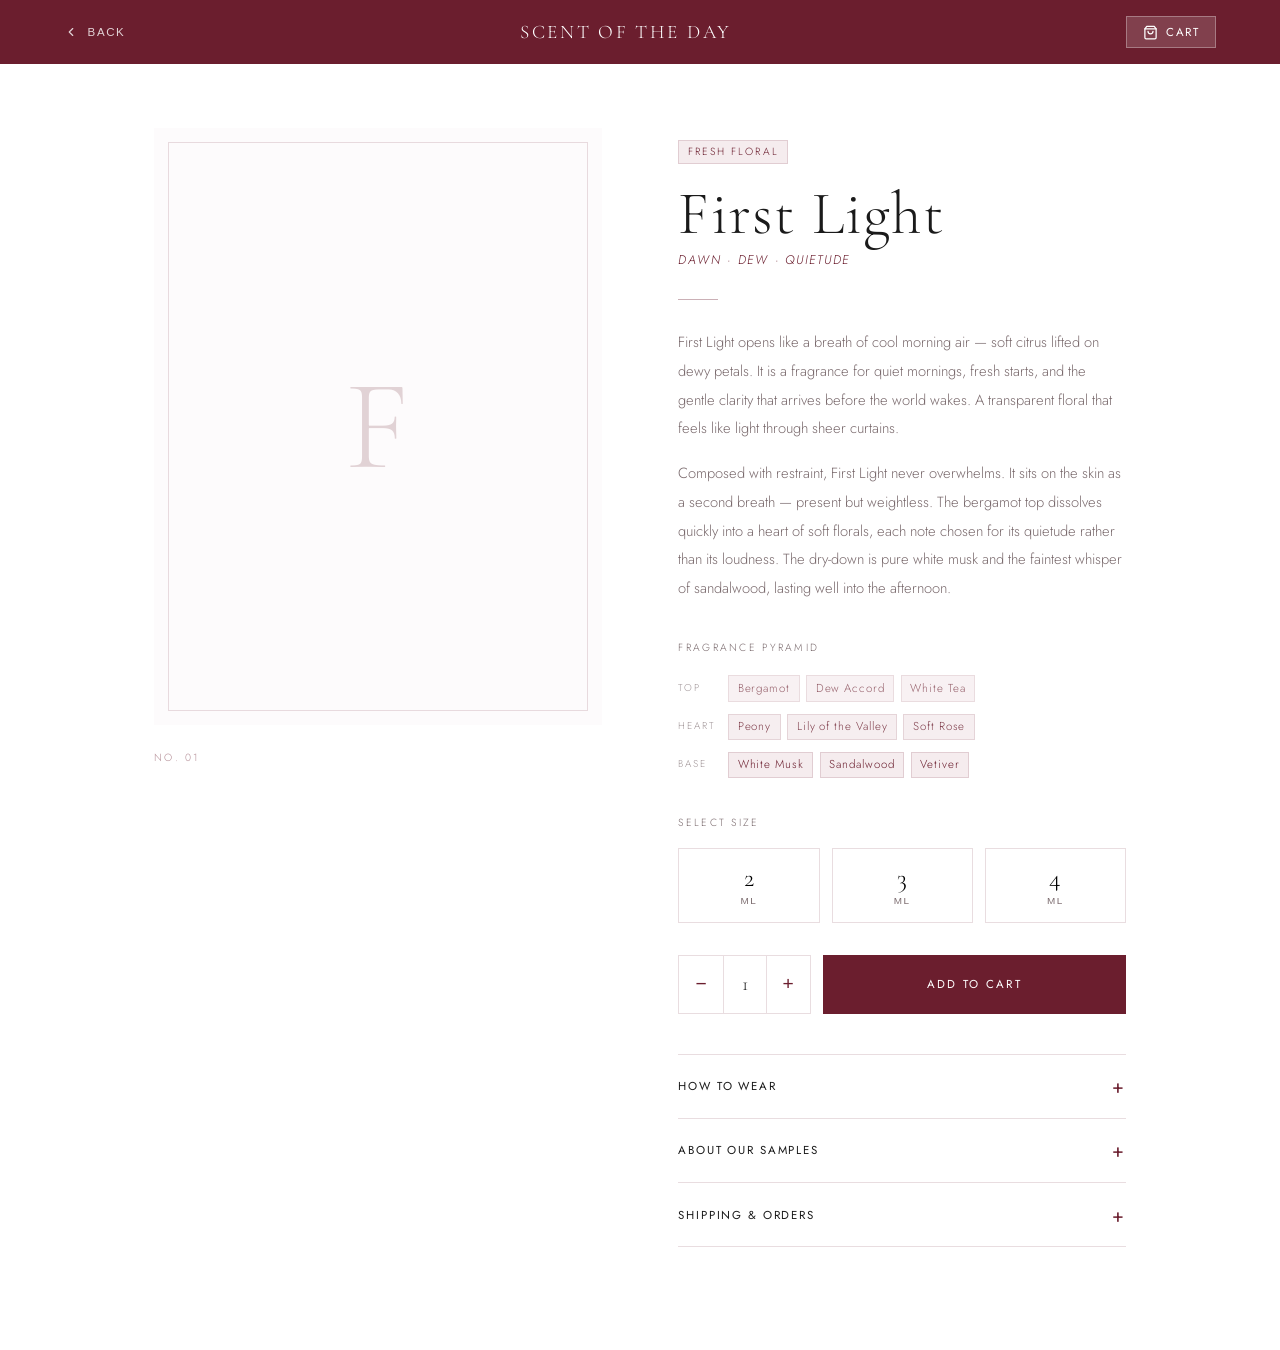
==== product.html @ 17196f91 "initial commit" ====
<!DOCTYPE html>
<html lang="en">
<head>
  <meta charset="UTF-8">
  <meta name="viewport" content="width=device-width, initial-scale=1.0">
  <title>Scent Of The Day — Product</title>
  <link rel="preconnect" href="https://fonts.googleapis.com">
  <link href="https://fonts.googleapis.com/css2?family=Cormorant+Garamond:ital,wght@0,300;0,400;0,500;1,300;1,400&family=Jost:wght@300;400;500&display=swap" rel="stylesheet">
  <style>
    *, *::before, *::after { box-sizing: border-box; margin: 0; padding: 0; }

    :root {
      --white: #FFFFFF;
      --maroon: #6B1E2E;
      --maroon-light: #8C3346;
      --maroon-pale: #F5ECEE;
      --text: #1a1a1a;
      --muted: #7a6a6d;
      --border: rgba(107, 30, 46, 0.15);
      --gold: #C4963A;
    }

    html { scroll-behavior: smooth; }

    body {
      background: var(--white);
      color: var(--text);
      font-family: 'Jost', sans-serif;
      font-weight: 300;
      line-height: 1.7;
      overflow-x: hidden;
      min-height: 100vh;
    }

    /* ===== NAV ===== */
    nav {
      position: sticky;
      top: 0;
      z-index: 100;
      background: var(--maroon);
      display: flex;
      align-items: center;
      justify-content: space-between;
      padding: 0 5vw;
      height: 64px;
      gap: 1rem;
    }

    .nav-back {
      display: flex;
      align-items: center;
      gap: 0.6rem;
      color: rgba(255,255,255,0.8);
      font-size: 0.72rem;
      letter-spacing: 0.14em;
      text-transform: uppercase;
      text-decoration: none;
      cursor: pointer;
      border: none;
      background: none;
      transition: color 0.2s;
    }
    .nav-back:hover { color: #fff; }
    .nav-back svg { flex-shrink: 0; }

    .nav-logo {
      font-family: 'Cormorant Garamond', serif;
      font-size: 1.2rem;
      font-weight: 300;
      letter-spacing: 0.14em;
      color: #fff;
      text-transform: uppercase;
      text-decoration: none;
    }

    .nav-cart-btn {
      display: flex;
      align-items: center;
      gap: 0.5rem;
      background: rgba(255,255,255,0.15);
      border: 1px solid rgba(255,255,255,0.3);
      color: #fff;
      font-family: 'Jost', sans-serif;
      font-size: 0.72rem;
      letter-spacing: 0.12em;
      text-transform: uppercase;
      padding: 0.45rem 1rem;
      cursor: pointer;
      transition: background 0.2s;
    }
    .nav-cart-btn:hover { background: rgba(255,255,255,0.25); }

    .cart-badge {
      background: #C4963A;
      color: #fff;
      font-size: 0.65rem;
      font-weight: 500;
      width: 18px;
      height: 18px;
      border-radius: 50%;
      display: none;
      align-items: center;
      justify-content: center;
    }
    .cart-badge.visible { display: flex; }

    /* ===== PRODUCT LAYOUT ===== */
    .product-wrap {
      max-width: 1100px;
      margin: 0 auto;
      padding: 5vw 5vw 8vw;
      display: grid;
      grid-template-columns: 1fr 1fr;
      gap: 6vw;
      align-items: start;
      opacity: 0;
      animation: fadeIn 0.6s 0.1s forwards;
    }

    @keyframes fadeIn {
      from { opacity: 0; transform: translateY(18px); }
      to   { opacity: 1; transform: translateY(0); }
    }

    /* ===== IMAGE SIDE ===== */
    .product-img-wrap {
      position: sticky;
      top: 84px;
    }

    .product-img-main {
      width: 100%;
      aspect-ratio: 3/4;
      object-fit: cover;
      display: block;
      background: var(--maroon-pale);
    }

    .product-img-placeholder {
      width: 100%;
      aspect-ratio: 3/4;
      background: var(--maroon-pale);
      display: none;
      align-items: center;
      justify-content: center;
      font-family: 'Cormorant Garamond', serif;
      font-size: 8rem;
      font-weight: 300;
      color: var(--maroon);
      opacity: 0.2;
    }

    .product-img-frame {
      position: relative;
    }
    .product-img-frame::after {
      content: '';
      position: absolute;
      inset: 14px;
      border: 1px solid var(--border);
      pointer-events: none;
    }

    .product-number {
      font-size: 0.65rem;
      letter-spacing: 0.22em;
      color: var(--maroon);
      opacity: 0.5;
      text-transform: uppercase;
      margin-top: 1.5rem;
      display: block;
    }

    /* ===== DETAIL SIDE ===== */
    .product-detail { padding-top: 0.5rem; }

    .product-family-badge {
      display: inline-block;
      font-size: 0.65rem;
      letter-spacing: 0.2em;
      text-transform: uppercase;
      color: var(--maroon);
      border: 1px solid var(--border);
      padding: 0.2em 0.8em;
      background: var(--maroon-pale);
      margin-bottom: 1.25rem;
    }

    .product-name {
      font-family: 'Cormorant Garamond', serif;
      font-size: clamp(2.5rem, 5vw, 3.8rem);
      font-weight: 300;
      line-height: 1.0;
      letter-spacing: 0.02em;
      margin-bottom: 0.35rem;
    }

    .product-tagline {
      font-size: 0.78rem;
      letter-spacing: 0.14em;
      text-transform: uppercase;
      color: var(--maroon);
      font-style: italic;
      margin-bottom: 1.75rem;
    }

    .product-divider {
      width: 40px;
      height: 1px;
      background: var(--maroon);
      opacity: 0.35;
      margin-bottom: 1.75rem;
    }

    .product-desc {
      font-size: 0.92rem;
      color: var(--muted);
      line-height: 1.95;
      margin-bottom: 2.25rem;
    }

    /* ===== NOTES PYRAMID ===== */
    .notes-section { margin-bottom: 2.25rem; }

    .notes-section-title {
      font-size: 0.65rem;
      letter-spacing: 0.22em;
      text-transform: uppercase;
      color: var(--muted);
      margin-bottom: 1.2rem;
    }

    .notes-pyramid {
      display: flex;
      flex-direction: column;
      gap: 0.75rem;
    }

    .notes-row {
      display: flex;
      align-items: center;
      gap: 0.85rem;
    }

    .notes-row-label {
      font-size: 0.62rem;
      letter-spacing: 0.18em;
      text-transform: uppercase;
      color: var(--muted);
      width: 36px;
      flex-shrink: 0;
      opacity: 0.7;
    }

    .notes-row-tags {
      display: flex;
      flex-wrap: wrap;
      gap: 0.4rem;
    }

    .note-tag {
      font-size: 0.72rem;
      letter-spacing: 0.08em;
      color: var(--maroon);
      border: 1px solid var(--border);
      padding: 0.2em 0.75em;
      background: var(--maroon-pale);
    }

    .note-tag.top-note { opacity: 0.7; }
    .note-tag.heart-note { opacity: 0.85; }
    .note-tag.base-note { opacity: 1; }

    /* ===== ML SELECTOR ===== */
    .ml-section { margin-bottom: 2rem; }

    .ml-section-title {
      font-size: 0.65rem;
      letter-spacing: 0.22em;
      text-transform: uppercase;
      color: var(--muted);
      margin-bottom: 1rem;
    }

    .ml-options {
      display: flex;
      gap: 0.75rem;
    }

    .ml-option {
      flex: 1;
      border: 1px solid var(--border);
      background: var(--white);
      cursor: pointer;
      padding: 1rem 0.5rem;
      display: flex;
      flex-direction: column;
      align-items: center;
      gap: 0.3rem;
      transition: all 0.25s;
      position: relative;
    }

    .ml-option:hover {
      border-color: var(--maroon);
      background: var(--maroon-pale);
    }

    .ml-option.selected {
      border-color: var(--maroon);
      background: var(--maroon);
      color: #fff;
    }

    .ml-size {
      font-family: 'Cormorant Garamond', serif;
      font-size: 1.6rem;
      font-weight: 300;
      line-height: 1;
    }

    .ml-label {
      font-size: 0.62rem;
      letter-spacing: 0.16em;
      text-transform: uppercase;
      color: var(--muted);
      transition: color 0.25s;
    }

    .ml-option.selected .ml-label {
      color: rgba(255,255,255,0.75);
    }

    .ml-check {
      position: absolute;
      top: 6px; right: 8px;
      font-size: 0.7rem;
      color: rgba(255,255,255,0.9);
      opacity: 0;
      transition: opacity 0.2s;
    }
    .ml-option.selected .ml-check { opacity: 1; }

    /* ===== QTY + ADD TO CART ===== */
    .atc-row {
      display: flex;
      gap: 0.75rem;
      align-items: stretch;
    }

    .qty-control {
      display: flex;
      align-items: center;
      border: 1px solid var(--border);
      overflow: hidden;
    }

    .qty-btn {
      background: none;
      border: none;
      cursor: pointer;
      padding: 0 1rem;
      font-size: 1.2rem;
      color: var(--maroon);
      height: 100%;
      transition: background 0.2s;
      display: flex;
      align-items: center;
      justify-content: center;
      min-width: 40px;
    }
    .qty-btn:hover { background: var(--maroon-pale); }

    .qty-display {
      padding: 0.75rem 1rem;
      font-family: 'Cormorant Garamond', serif;
      font-size: 1.2rem;
      font-weight: 300;
      min-width: 44px;
      text-align: center;
      border-left: 1px solid var(--border);
      border-right: 1px solid var(--border);
    }

    .add-to-cart-btn {
      flex: 1;
      background: var(--maroon);
      color: #fff;
      border: none;
      cursor: pointer;
      font-family: 'Jost', sans-serif;
      font-size: 0.72rem;
      font-weight: 400;
      letter-spacing: 0.2em;
      text-transform: uppercase;
      padding: 0.9rem 1.5rem;
      transition: background 0.25s, transform 0.15s;
      position: relative;
      overflow: hidden;
    }
    .add-to-cart-btn:hover { background: var(--maroon-light); }
    .add-to-cart-btn:active { transform: scale(0.98); }
    .add-to-cart-btn:disabled { background: #ccc; cursor: not-allowed; transform: none; }

    .atc-feedback {
      display: none;
      align-items: center;
      gap: 0.5rem;
      font-size: 0.78rem;
      color: var(--maroon);
      letter-spacing: 0.06em;
      margin-top: 0.75rem;
    }
    .atc-feedback.visible { display: flex; }

    /* ===== ACCORDION DETAILS ===== */
    .accordion { border-top: 1px solid var(--border); margin-top: 2.5rem; }

    .accordion-item { border-bottom: 1px solid var(--border); }

    .accordion-trigger {
      width: 100%;
      background: none;
      border: none;
      cursor: pointer;
      padding: 1.1rem 0;
      display: flex;
      align-items: center;
      justify-content: space-between;
      font-family: 'Jost', sans-serif;
      font-size: 0.72rem;
      font-weight: 400;
      letter-spacing: 0.16em;
      text-transform: uppercase;
      color: var(--text);
      text-align: left;
    }

    .accordion-icon {
      font-size: 1.2rem;
      color: var(--maroon);
      transition: transform 0.3s;
      flex-shrink: 0;
    }
    .accordion-item.open .accordion-icon { transform: rotate(45deg); }

    .accordion-body {
      max-height: 0;
      overflow: hidden;
      transition: max-height 0.4s ease;
    }
    .accordion-item.open .accordion-body { max-height: 300px; }

    .accordion-content {
      padding: 0 0 1.25rem;
      font-size: 0.85rem;
      color: var(--muted);
      line-height: 1.9;
    }

    /* ===== CART DRAWER ===== */
    .cart-overlay {
      position: fixed;
      inset: 0;
      background: rgba(26, 10, 14, 0.5);
      z-index: 400;
      display: none;
      animation: fadeOverlay 0.3s;
    }
    .cart-overlay.open { display: block; }

    @keyframes fadeOverlay {
      from { opacity: 0; } to { opacity: 1; }
    }

    .cart-drawer {
      position: fixed;
      top: 0; right: 0; bottom: 0;
      width: min(420px, 100vw);
      background: var(--white);
      z-index: 500;
      display: flex;
      flex-direction: column;
      transform: translateX(100%);
      transition: transform 0.35s cubic-bezier(0.22, 1, 0.36, 1);
    }
    .cart-drawer.open { transform: translateX(0); }

    .cart-header {
      padding: 1.5rem 1.75rem;
      border-bottom: 1px solid var(--border);
      display: flex;
      align-items: center;
      justify-content: space-between;
      background: var(--maroon);
      color: #fff;
    }

    .cart-title {
      font-family: 'Cormorant Garamond', serif;
      font-size: 1.4rem;
      font-weight: 300;
      letter-spacing: 0.06em;
    }

    .cart-close-btn {
      background: none;
      border: none;
      color: rgba(255,255,255,0.8);
      cursor: pointer;
      font-size: 1.1rem;
      padding: 0.25rem;
      transition: color 0.2s;
    }
    .cart-close-btn:hover { color: #fff; }

    .cart-items {
      flex: 1;
      overflow-y: auto;
      padding: 1.25rem 1.75rem;
    }

    .cart-empty {
      display: flex;
      flex-direction: column;
      align-items: center;
      justify-content: center;
      height: 100%;
      gap: 0.75rem;
      color: var(--muted);
      font-size: 0.85rem;
      letter-spacing: 0.06em;
      text-align: center;
    }

    .cart-empty-icon {
      font-family: 'Cormorant Garamond', serif;
      font-size: 3rem;
      font-weight: 300;
      color: var(--maroon);
      opacity: 0.2;
    }

    .cart-item {
      display: flex;
      gap: 1rem;
      padding: 1rem 0;
      border-bottom: 1px solid var(--border);
      animation: slideIn 0.3s ease;
    }

    @keyframes slideIn {
      from { opacity: 0; transform: translateX(20px); }
      to   { opacity: 1; transform: translateX(0); }
    }

    .cart-item-img {
      width: 64px;
      height: 80px;
      object-fit: cover;
      flex-shrink: 0;
      background: var(--maroon-pale);
    }

    .cart-item-info { flex: 1; min-width: 0; }

    .cart-item-name {
      font-family: 'Cormorant Garamond', serif;
      font-size: 1.1rem;
      font-weight: 400;
      margin-bottom: 0.15rem;
    }

    .cart-item-meta {
      font-size: 0.7rem;
      letter-spacing: 0.1em;
      color: var(--muted);
      text-transform: uppercase;
      margin-bottom: 0.6rem;
    }

    .cart-item-bottom {
      display: flex;
      align-items: center;
      justify-content: space-between;
    }

    .cart-item-qty-wrap {
      display: flex;
      align-items: center;
      gap: 0;
      border: 1px solid var(--border);
      overflow: hidden;
    }

    .cart-qty-btn {
      background: none;
      border: none;
      cursor: pointer;
      padding: 0.2rem 0.55rem;
      font-size: 1rem;
      color: var(--maroon);
      transition: background 0.2s;
    }
    .cart-qty-btn:hover { background: var(--maroon-pale); }

    .cart-qty-num {
      padding: 0.2rem 0.5rem;
      font-size: 0.82rem;
      border-left: 1px solid var(--border);
      border-right: 1px solid var(--border);
      min-width: 28px;
      text-align: center;
    }

    .cart-item-remove {
      background: none;
      border: none;
      cursor: pointer;
      font-size: 0.68rem;
      letter-spacing: 0.12em;
      text-transform: uppercase;
      color: var(--muted);
      transition: color 0.2s;
    }
    .cart-item-remove:hover { color: var(--maroon); }

    /* ===== CART FOOTER ===== */
    .cart-footer {
      padding: 1.5rem 1.75rem;
      border-top: 1px solid var(--border);
      background: var(--maroon-pale);
    }

    .cart-summary {
      font-size: 0.78rem;
      color: var(--muted);
      letter-spacing: 0.06em;
      margin-bottom: 1.25rem;
      line-height: 1.7;
    }

    .cart-summary strong {
      color: var(--text);
      font-weight: 400;
    }

    .fb-message-btn {
      width: 100%;
      background: #1877F2;
      color: #fff;
      border: none;
      cursor: pointer;
      font-family: 'Jost', sans-serif;
      font-size: 0.78rem;
      font-weight: 400;
      letter-spacing: 0.16em;
      text-transform: uppercase;
      padding: 1rem;
      display: flex;
      align-items: center;
      justify-content: center;
      gap: 0.65rem;
      transition: background 0.25s, transform 0.15s;
    }
    .fb-message-btn:hover { background: #166FE5; }
    .fb-message-btn:active { transform: scale(0.98); }

    .fb-message-btn svg { flex-shrink: 0; }

    .cart-note {
      font-size: 0.68rem;
      color: var(--muted);
      letter-spacing: 0.06em;
      text-align: center;
      margin-top: 0.85rem;
      line-height: 1.6;
    }

    /* ===== TOAST ===== */
    .toast {
      position: fixed;
      bottom: 2rem;
      left: 50%;
      transform: translateX(-50%) translateY(80px);
      background: var(--maroon);
      color: #fff;
      font-size: 0.78rem;
      letter-spacing: 0.1em;
      text-transform: uppercase;
      padding: 0.75rem 1.75rem;
      z-index: 600;
      opacity: 0;
      transition: opacity 0.3s, transform 0.3s;
      white-space: nowrap;
    }
    .toast.show {
      opacity: 1;
      transform: translateX(-50%) translateY(0);
    }

    /* ===== RESPONSIVE ===== */
    @media (max-width: 720px) {
      .product-wrap {
        grid-template-columns: 1fr;
        gap: 2.5rem;
      }
      .product-img-wrap { position: relative; top: 0; }
      .product-img-main { aspect-ratio: 4/3; }
    }
  </style>
</head>
<body>

<!-- NAV -->
<nav>
  <button class="nav-back" onclick="window.close(); window.history.back();">
    <svg width="14" height="14" viewBox="0 0 24 24" fill="none" stroke="currentColor" stroke-width="2" stroke-linecap="round" stroke-linejoin="round"><polyline points="15 18 9 12 15 6"/></svg>
    Back
  </button>
  <a class="nav-logo" href="#">Scent Of The Day</a>
  <button class="nav-cart-btn" onclick="openCart()">
    <svg width="15" height="15" viewBox="0 0 24 24" fill="none" stroke="currentColor" stroke-width="2" stroke-linecap="round" stroke-linejoin="round"><path d="M6 2L3 6v14a2 2 0 0 0 2 2h14a2 2 0 0 0 2-2V6l-3-4z"/><line x1="3" y1="6" x2="21" y2="6"/><path d="M16 10a4 4 0 0 1-8 0"/></svg>
    Cart
    <span class="cart-badge" id="cartBadge">0</span>
  </button>
</nav>

<!-- PRODUCT WRAP -->
<div class="product-wrap" id="productWrap">
  <!-- IMAGE SIDE -->
  <div class="product-img-wrap">
    <div class="product-img-frame">
      <img class="product-img-main" id="pImg" src="" alt="" onerror="this.style.display='none'; document.getElementById('pImgPlaceholder').style.display='flex'">
      <div class="product-img-placeholder" id="pImgPlaceholder"></div>
    </div>
    <span class="product-number" id="pNum"></span>
  </div>

  <!-- DETAIL SIDE -->
  <div class="product-detail">
    <span class="product-family-badge" id="pFamily"></span>
    <h1 class="product-name" id="pName"></h1>
    <p class="product-tagline" id="pTagline"></p>
    <div class="product-divider"></div>
    <p class="product-desc" id="pDesc"></p>

    <!-- NOTES PYRAMID -->
    <div class="notes-section">
      <p class="notes-section-title">Fragrance Pyramid</p>
      <div class="notes-pyramid">
        <div class="notes-row">
          <span class="notes-row-label">Top</span>
          <div class="notes-row-tags" id="pTop"></div>
        </div>
        <div class="notes-row">
          <span class="notes-row-label">Heart</span>
          <div class="notes-row-tags" id="pHeart"></div>
        </div>
        <div class="notes-row">
          <span class="notes-row-label">Base</span>
          <div class="notes-row-tags" id="pBase"></div>
        </div>
      </div>
    </div>

    <!-- ML SELECTOR -->
    <div class="ml-section">
      <p class="ml-section-title">Select Size</p>
      <div class="ml-options" id="mlOptions">
        <button class="ml-option" data-ml="2" onclick="selectML(this)">
          <span class="ml-check">✓</span>
          <span class="ml-size">2</span>
          <span class="ml-label">ml</span>
        </button>
        <button class="ml-option" data-ml="3" onclick="selectML(this)">
          <span class="ml-check">✓</span>
          <span class="ml-size">3</span>
          <span class="ml-label">ml</span>
        </button>
        <button class="ml-option" data-ml="4" onclick="selectML(this)">
          <span class="ml-check">✓</span>
          <span class="ml-size">4</span>
          <span class="ml-label">ml</span>
        </button>
      </div>
    </div>

    <!-- QTY + ATC -->
    <div class="atc-row">
      <div class="qty-control">
        <button class="qty-btn" onclick="changeQty(-1)">−</button>
        <span class="qty-display" id="qtyDisplay">1</span>
        <button class="qty-btn" onclick="changeQty(1)">+</button>
      </div>
      <button class="add-to-cart-btn" id="atcBtn" onclick="addToCart()">Add to Cart</button>
    </div>
    <div class="atc-feedback" id="atcFeedback">
      <svg width="14" height="14" viewBox="0 0 24 24" fill="none" stroke="currentColor" stroke-width="2.5" stroke-linecap="round" stroke-linejoin="round"><polyline points="20 6 9 17 4 12"/></svg>
      Added to your cart
    </div>

    <!-- ACCORDION -->
    <div class="accordion">
      <div class="accordion-item" id="acc-howto">
        <button class="accordion-trigger" onclick="toggleAccordion('acc-howto')">
          How to Wear
          <span class="accordion-icon">+</span>
        </button>
        <div class="accordion-body">
          <div class="accordion-content">Apply to pulse points — wrists, neck, and behind the ears. Allow the fragrance to dry naturally without rubbing, which breaks down the molecules. For longevity, moisturise skin before application. Our sample vials are ideal for travel and testing.</div>
        </div>
      </div>
      <div class="accordion-item" id="acc-about">
        <button class="accordion-trigger" onclick="toggleAccordion('acc-about')">
          About Our Samples
          <span class="accordion-icon">+</span>
        </button>
        <div class="accordion-body">
          <div class="accordion-content">All samples are filled to order in pharmaceutical-grade glass vials with tight-fitting caps. The 2ml sample offers 10–14 wears, the 3ml around 20 wears, and the 4ml up to 28 wears — enough to properly experience a fragrance across different settings and moods.</div>
        </div>
      </div>
      <div class="accordion-item" id="acc-ship">
        <button class="accordion-trigger" onclick="toggleAccordion('acc-ship')">
          Shipping & Orders
          <span class="accordion-icon">+</span>
        </button>
        <div class="accordion-body">
          <div class="accordion-content">Orders are placed directly via Facebook Messenger. Once we receive your message, we confirm availability and arrange delivery. We ship usually within 2–3 business days. Message us for bundle enquiries and custom orders.</div>
        </div>
      </div>
    </div>
  </div>
</div>

<!-- CART OVERLAY -->
<div class="cart-overlay" id="cartOverlay" onclick="closeCart()"></div>

<!-- CART DRAWER -->
<div class="cart-drawer" id="cartDrawer">
  <div class="cart-header">
    <span class="cart-title">Your Cart</span>
    <button class="cart-close-btn" onclick="closeCart()">✕</button>
  </div>
  <div class="cart-items" id="cartItems">
    <div class="cart-empty" id="cartEmpty">
      <div class="cart-empty-icon">∅</div>
      <p>Your cart is empty</p>
      <p style="font-size:0.75rem; opacity:0.7;">Select a size and add fragrances</p>
    </div>
  </div>
  <div class="cart-footer" id="cartFooter" style="display:none;">
    <div class="cart-summary" id="cartSummary"></div>
    <button class="fb-message-btn" onclick="messageOnFacebook()">
      <svg xmlns="http://www.w3.org/2000/svg" width="18" height="18" viewBox="0 0 24 24" fill="white">
        <path d="M12 2C6.477 2 2 6.264 2 11.5c0 2.861 1.323 5.424 3.414 7.167V22l3.116-1.71C9.482 20.425 10.715 20.5 12 20.5c5.523 0 10-4.264 10-9.5S17.523 2 12 2zm1.008 12.787l-2.547-2.717-4.973 2.717 5.472-5.808 2.612 2.717 4.908-2.717-5.472 5.808z"/>
      </svg>
      Message on Facebook
    </button>
    <p class="cart-note">You'll be taken to Facebook Messenger with your order details pre-filled. No payment required upfront.</p>
  </div>
</div>

<!-- TOAST -->
<div class="toast" id="toast"></div>

<script src="cart.js"></script>
<script src="product.js"></script>
</body>
</html>
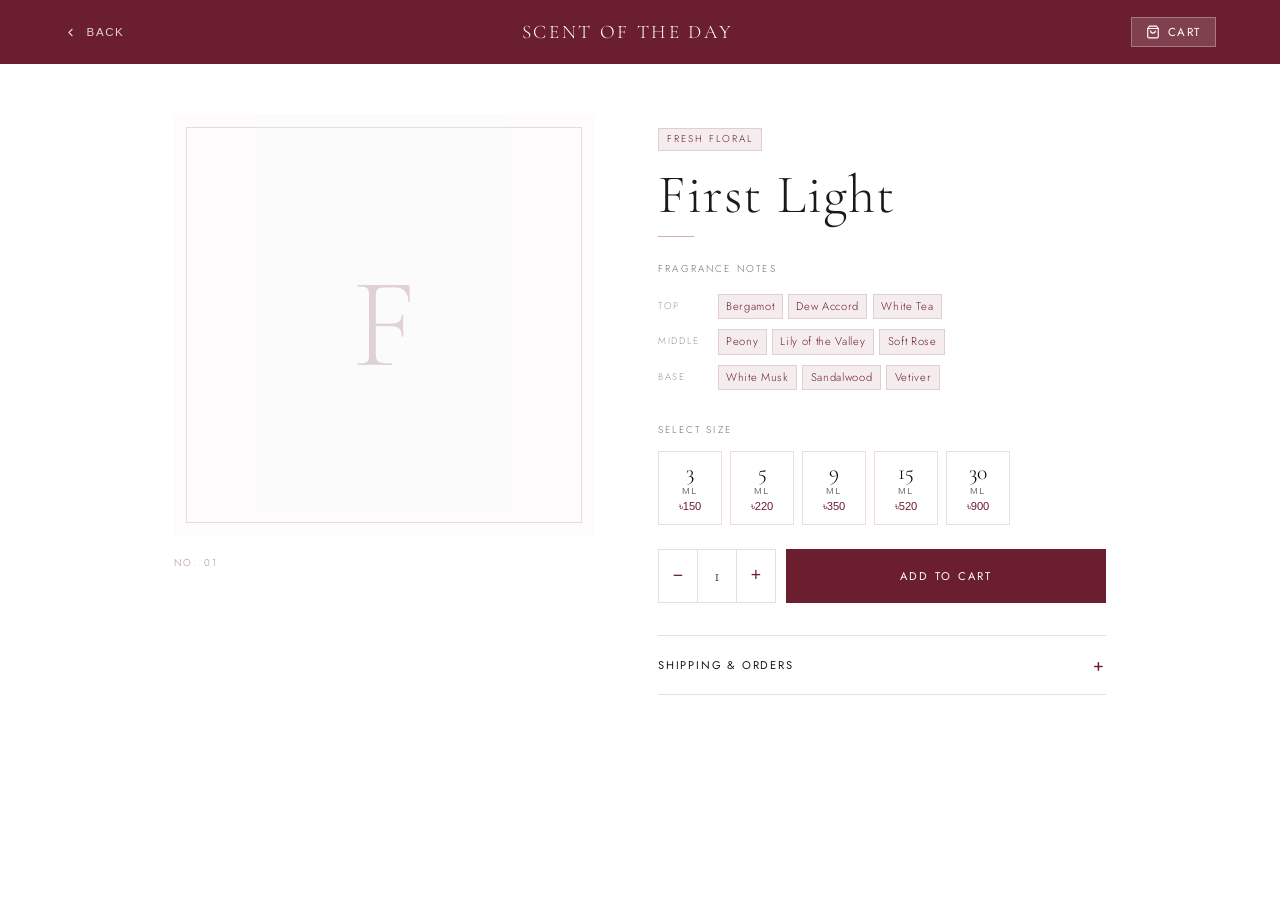
==== commit 1e281e61: "major update after 1st requirement analysis" ====
--- a/product.html
+++ b/product.html
@@ -6,756 +6,51 @@
   <title>Scent Of The Day — Product</title>
   <link rel="preconnect" href="https://fonts.googleapis.com">
   <link href="https://fonts.googleapis.com/css2?family=Cormorant+Garamond:ital,wght@0,300;0,400;0,500;1,300;1,400&family=Jost:wght@300;400;500&display=swap" rel="stylesheet">
-  <style>
-    *, *::before, *::after { box-sizing: border-box; margin: 0; padding: 0; }
+  <link rel="stylesheet" href="style.css">
+</head>
+<body class="product-page-body">
 
-    :root {
-      --white: #FFFFFF;
-      --maroon: #6B1E2E;
-      --maroon-light: #8C3346;
-      --maroon-pale: #F5ECEE;
-      --text: #1a1a1a;
-      --muted: #7a6a6d;
-      --border: rgba(107, 30, 46, 0.15);
-      --gold: #C4963A;
-    }
-
-    html { scroll-behavior: smooth; }
-
-    body {
-      background: var(--white);
-      color: var(--text);
-      font-family: 'Jost', sans-serif;
-      font-weight: 300;
-      line-height: 1.7;
-      overflow-x: hidden;
-      min-height: 100vh;
-    }
-
-    /* ===== NAV ===== */
-    nav {
-      position: sticky;
-      top: 0;
-      z-index: 100;
-      background: var(--maroon);
-      display: flex;
-      align-items: center;
-      justify-content: space-between;
-      padding: 0 5vw;
-      height: 64px;
-      gap: 1rem;
-    }
-
-    .nav-back {
-      display: flex;
-      align-items: center;
-      gap: 0.6rem;
-      color: rgba(255,255,255,0.8);
-      font-size: 0.72rem;
-      letter-spacing: 0.14em;
-      text-transform: uppercase;
-      text-decoration: none;
-      cursor: pointer;
-      border: none;
-      background: none;
-      transition: color 0.2s;
-    }
-    .nav-back:hover { color: #fff; }
-    .nav-back svg { flex-shrink: 0; }
-
-    .nav-logo {
-      font-family: 'Cormorant Garamond', serif;
-      font-size: 1.2rem;
-      font-weight: 300;
-      letter-spacing: 0.14em;
-      color: #fff;
-      text-transform: uppercase;
-      text-decoration: none;
-    }
-
-    .nav-cart-btn {
-      display: flex;
-      align-items: center;
-      gap: 0.5rem;
-      background: rgba(255,255,255,0.15);
-      border: 1px solid rgba(255,255,255,0.3);
-      color: #fff;
-      font-family: 'Jost', sans-serif;
-      font-size: 0.72rem;
-      letter-spacing: 0.12em;
-      text-transform: uppercase;
-      padding: 0.45rem 1rem;
-      cursor: pointer;
-      transition: background 0.2s;
-    }
-    .nav-cart-btn:hover { background: rgba(255,255,255,0.25); }
-
-    .cart-badge {
-      background: #C4963A;
-      color: #fff;
-      font-size: 0.65rem;
-      font-weight: 500;
-      width: 18px;
-      height: 18px;
-      border-radius: 50%;
-      display: none;
-      align-items: center;
-      justify-content: center;
-    }
-    .cart-badge.visible { display: flex; }
-
-    /* ===== PRODUCT LAYOUT ===== */
-    .product-wrap {
-      max-width: 1100px;
-      margin: 0 auto;
-      padding: 5vw 5vw 8vw;
-      display: grid;
-      grid-template-columns: 1fr 1fr;
-      gap: 6vw;
-      align-items: start;
-      opacity: 0;
-      animation: fadeIn 0.6s 0.1s forwards;
-    }
-
-    @keyframes fadeIn {
-      from { opacity: 0; transform: translateY(18px); }
-      to   { opacity: 1; transform: translateY(0); }
-    }
-
-    /* ===== IMAGE SIDE ===== */
-    .product-img-wrap {
-      position: sticky;
-      top: 84px;
-    }
-
-    .product-img-main {
-      width: 100%;
-      aspect-ratio: 3/4;
-      object-fit: cover;
-      display: block;
-      background: var(--maroon-pale);
-    }
-
-    .product-img-placeholder {
-      width: 100%;
-      aspect-ratio: 3/4;
-      background: var(--maroon-pale);
-      display: none;
-      align-items: center;
-      justify-content: center;
-      font-family: 'Cormorant Garamond', serif;
-      font-size: 8rem;
-      font-weight: 300;
-      color: var(--maroon);
-      opacity: 0.2;
-    }
-
-    .product-img-frame {
-      position: relative;
-    }
-    .product-img-frame::after {
-      content: '';
-      position: absolute;
-      inset: 14px;
-      border: 1px solid var(--border);
-      pointer-events: none;
-    }
-
-    .product-number {
-      font-size: 0.65rem;
-      letter-spacing: 0.22em;
-      color: var(--maroon);
-      opacity: 0.5;
-      text-transform: uppercase;
-      margin-top: 1.5rem;
-      display: block;
-    }
-
-    /* ===== DETAIL SIDE ===== */
-    .product-detail { padding-top: 0.5rem; }
-
-    .product-family-badge {
-      display: inline-block;
-      font-size: 0.65rem;
-      letter-spacing: 0.2em;
-      text-transform: uppercase;
-      color: var(--maroon);
-      border: 1px solid var(--border);
-      padding: 0.2em 0.8em;
-      background: var(--maroon-pale);
-      margin-bottom: 1.25rem;
-    }
-
-    .product-name {
-      font-family: 'Cormorant Garamond', serif;
-      font-size: clamp(2.5rem, 5vw, 3.8rem);
-      font-weight: 300;
-      line-height: 1.0;
-      letter-spacing: 0.02em;
-      margin-bottom: 0.35rem;
-    }
-
-    .product-tagline {
-      font-size: 0.78rem;
-      letter-spacing: 0.14em;
-      text-transform: uppercase;
-      color: var(--maroon);
-      font-style: italic;
-      margin-bottom: 1.75rem;
-    }
-
-    .product-divider {
-      width: 40px;
-      height: 1px;
-      background: var(--maroon);
-      opacity: 0.35;
-      margin-bottom: 1.75rem;
-    }
-
-    .product-desc {
-      font-size: 0.92rem;
-      color: var(--muted);
-      line-height: 1.95;
-      margin-bottom: 2.25rem;
-    }
-
-    /* ===== NOTES PYRAMID ===== */
-    .notes-section { margin-bottom: 2.25rem; }
-
-    .notes-section-title {
-      font-size: 0.65rem;
-      letter-spacing: 0.22em;
-      text-transform: uppercase;
-      color: var(--muted);
-      margin-bottom: 1.2rem;
-    }
-
-    .notes-pyramid {
-      display: flex;
-      flex-direction: column;
-      gap: 0.75rem;
-    }
-
-    .notes-row {
-      display: flex;
-      align-items: center;
-      gap: 0.85rem;
-    }
-
-    .notes-row-label {
-      font-size: 0.62rem;
-      letter-spacing: 0.18em;
-      text-transform: uppercase;
-      color: var(--muted);
-      width: 36px;
-      flex-shrink: 0;
-      opacity: 0.7;
-    }
-
-    .notes-row-tags {
-      display: flex;
-      flex-wrap: wrap;
-      gap: 0.4rem;
-    }
-
-    .note-tag {
-      font-size: 0.72rem;
-      letter-spacing: 0.08em;
-      color: var(--maroon);
-      border: 1px solid var(--border);
-      padding: 0.2em 0.75em;
-      background: var(--maroon-pale);
-    }
-
-    .note-tag.top-note { opacity: 0.7; }
-    .note-tag.heart-note { opacity: 0.85; }
-    .note-tag.base-note { opacity: 1; }
-
-    /* ===== ML SELECTOR ===== */
-    .ml-section { margin-bottom: 2rem; }
-
-    .ml-section-title {
-      font-size: 0.65rem;
-      letter-spacing: 0.22em;
-      text-transform: uppercase;
-      color: var(--muted);
-      margin-bottom: 1rem;
-    }
-
-    .ml-options {
-      display: flex;
-      gap: 0.75rem;
-    }
-
-    .ml-option {
-      flex: 1;
-      border: 1px solid var(--border);
-      background: var(--white);
-      cursor: pointer;
-      padding: 1rem 0.5rem;
-      display: flex;
-      flex-direction: column;
-      align-items: center;
-      gap: 0.3rem;
-      transition: all 0.25s;
-      position: relative;
-    }
-
-    .ml-option:hover {
-      border-color: var(--maroon);
-      background: var(--maroon-pale);
-    }
-
-    .ml-option.selected {
-      border-color: var(--maroon);
-      background: var(--maroon);
-      color: #fff;
-    }
-
-    .ml-size {
-      font-family: 'Cormorant Garamond', serif;
-      font-size: 1.6rem;
-      font-weight: 300;
-      line-height: 1;
-    }
-
-    .ml-label {
-      font-size: 0.62rem;
-      letter-spacing: 0.16em;
-      text-transform: uppercase;
-      color: var(--muted);
-      transition: color 0.25s;
-    }
-
-    .ml-option.selected .ml-label {
-      color: rgba(255,255,255,0.75);
-    }
-
-    .ml-check {
-      position: absolute;
-      top: 6px; right: 8px;
-      font-size: 0.7rem;
-      color: rgba(255,255,255,0.9);
-      opacity: 0;
-      transition: opacity 0.2s;
-    }
-    .ml-option.selected .ml-check { opacity: 1; }
-
-    /* ===== QTY + ADD TO CART ===== */
-    .atc-row {
-      display: flex;
-      gap: 0.75rem;
-      align-items: stretch;
-    }
-
-    .qty-control {
-      display: flex;
-      align-items: center;
-      border: 1px solid var(--border);
-      overflow: hidden;
-    }
-
-    .qty-btn {
-      background: none;
-      border: none;
-      cursor: pointer;
-      padding: 0 1rem;
-      font-size: 1.2rem;
-      color: var(--maroon);
-      height: 100%;
-      transition: background 0.2s;
-      display: flex;
-      align-items: center;
-      justify-content: center;
-      min-width: 40px;
-    }
-    .qty-btn:hover { background: var(--maroon-pale); }
-
-    .qty-display {
-      padding: 0.75rem 1rem;
-      font-family: 'Cormorant Garamond', serif;
-      font-size: 1.2rem;
-      font-weight: 300;
-      min-width: 44px;
-      text-align: center;
-      border-left: 1px solid var(--border);
-      border-right: 1px solid var(--border);
-    }
-
-    .add-to-cart-btn {
-      flex: 1;
-      background: var(--maroon);
-      color: #fff;
-      border: none;
-      cursor: pointer;
-      font-family: 'Jost', sans-serif;
-      font-size: 0.72rem;
-      font-weight: 400;
-      letter-spacing: 0.2em;
-      text-transform: uppercase;
-      padding: 0.9rem 1.5rem;
-      transition: background 0.25s, transform 0.15s;
-      position: relative;
-      overflow: hidden;
-    }
-    .add-to-cart-btn:hover { background: var(--maroon-light); }
-    .add-to-cart-btn:active { transform: scale(0.98); }
-    .add-to-cart-btn:disabled { background: #ccc; cursor: not-allowed; transform: none; }
-
-    .atc-feedback {
-      display: none;
-      align-items: center;
-      gap: 0.5rem;
-      font-size: 0.78rem;
-      color: var(--maroon);
-      letter-spacing: 0.06em;
-      margin-top: 0.75rem;
-    }
-    .atc-feedback.visible { display: flex; }
-
-    /* ===== ACCORDION DETAILS ===== */
-    .accordion { border-top: 1px solid var(--border); margin-top: 2.5rem; }
-
-    .accordion-item { border-bottom: 1px solid var(--border); }
-
-    .accordion-trigger {
-      width: 100%;
-      background: none;
-      border: none;
-      cursor: pointer;
-      padding: 1.1rem 0;
-      display: flex;
-      align-items: center;
-      justify-content: space-between;
-      font-family: 'Jost', sans-serif;
-      font-size: 0.72rem;
-      font-weight: 400;
-      letter-spacing: 0.16em;
-      text-transform: uppercase;
-      color: var(--text);
-      text-align: left;
-    }
-
-    .accordion-icon {
-      font-size: 1.2rem;
-      color: var(--maroon);
-      transition: transform 0.3s;
-      flex-shrink: 0;
-    }
-    .accordion-item.open .accordion-icon { transform: rotate(45deg); }
-
-    .accordion-body {
-      max-height: 0;
-      overflow: hidden;
-      transition: max-height 0.4s ease;
-    }
-    .accordion-item.open .accordion-body { max-height: 300px; }
-
-    .accordion-content {
-      padding: 0 0 1.25rem;
-      font-size: 0.85rem;
-      color: var(--muted);
-      line-height: 1.9;
-    }
-
-    /* ===== CART DRAWER ===== */
-    .cart-overlay {
-      position: fixed;
-      inset: 0;
-      background: rgba(26, 10, 14, 0.5);
-      z-index: 400;
-      display: none;
-      animation: fadeOverlay 0.3s;
-    }
-    .cart-overlay.open { display: block; }
-
-    @keyframes fadeOverlay {
-      from { opacity: 0; } to { opacity: 1; }
-    }
-
-    .cart-drawer {
-      position: fixed;
-      top: 0; right: 0; bottom: 0;
-      width: min(420px, 100vw);
-      background: var(--white);
-      z-index: 500;
-      display: flex;
-      flex-direction: column;
-      transform: translateX(100%);
-      transition: transform 0.35s cubic-bezier(0.22, 1, 0.36, 1);
-    }
-    .cart-drawer.open { transform: translateX(0); }
-
-    .cart-header {
-      padding: 1.5rem 1.75rem;
-      border-bottom: 1px solid var(--border);
-      display: flex;
-      align-items: center;
-      justify-content: space-between;
-      background: var(--maroon);
-      color: #fff;
-    }
-
-    .cart-title {
-      font-family: 'Cormorant Garamond', serif;
-      font-size: 1.4rem;
-      font-weight: 300;
-      letter-spacing: 0.06em;
-    }
-
-    .cart-close-btn {
-      background: none;
-      border: none;
-      color: rgba(255,255,255,0.8);
-      cursor: pointer;
-      font-size: 1.1rem;
-      padding: 0.25rem;
-      transition: color 0.2s;
-    }
-    .cart-close-btn:hover { color: #fff; }
-
-    .cart-items {
-      flex: 1;
-      overflow-y: auto;
-      padding: 1.25rem 1.75rem;
-    }
-
-    .cart-empty {
-      display: flex;
-      flex-direction: column;
-      align-items: center;
-      justify-content: center;
-      height: 100%;
-      gap: 0.75rem;
-      color: var(--muted);
-      font-size: 0.85rem;
-      letter-spacing: 0.06em;
-      text-align: center;
-    }
-
-    .cart-empty-icon {
-      font-family: 'Cormorant Garamond', serif;
-      font-size: 3rem;
-      font-weight: 300;
-      color: var(--maroon);
-      opacity: 0.2;
-    }
-
-    .cart-item {
-      display: flex;
-      gap: 1rem;
-      padding: 1rem 0;
-      border-bottom: 1px solid var(--border);
-      animation: slideIn 0.3s ease;
-    }
-
-    @keyframes slideIn {
-      from { opacity: 0; transform: translateX(20px); }
-      to   { opacity: 1; transform: translateX(0); }
-    }
-
-    .cart-item-img {
-      width: 64px;
-      height: 80px;
-      object-fit: cover;
-      flex-shrink: 0;
-      background: var(--maroon-pale);
-    }
-
-    .cart-item-info { flex: 1; min-width: 0; }
-
-    .cart-item-name {
-      font-family: 'Cormorant Garamond', serif;
-      font-size: 1.1rem;
-      font-weight: 400;
-      margin-bottom: 0.15rem;
-    }
-
-    .cart-item-meta {
-      font-size: 0.7rem;
-      letter-spacing: 0.1em;
-      color: var(--muted);
-      text-transform: uppercase;
-      margin-bottom: 0.6rem;
-    }
-
-    .cart-item-bottom {
-      display: flex;
-      align-items: center;
-      justify-content: space-between;
-    }
-
-    .cart-item-qty-wrap {
-      display: flex;
-      align-items: center;
-      gap: 0;
-      border: 1px solid var(--border);
-      overflow: hidden;
-    }
-
-    .cart-qty-btn {
-      background: none;
-      border: none;
-      cursor: pointer;
-      padding: 0.2rem 0.55rem;
-      font-size: 1rem;
-      color: var(--maroon);
-      transition: background 0.2s;
-    }
-    .cart-qty-btn:hover { background: var(--maroon-pale); }
-
-    .cart-qty-num {
-      padding: 0.2rem 0.5rem;
-      font-size: 0.82rem;
-      border-left: 1px solid var(--border);
-      border-right: 1px solid var(--border);
-      min-width: 28px;
-      text-align: center;
-    }
-
-    .cart-item-remove {
-      background: none;
-      border: none;
-      cursor: pointer;
-      font-size: 0.68rem;
-      letter-spacing: 0.12em;
-      text-transform: uppercase;
-      color: var(--muted);
-      transition: color 0.2s;
-    }
-    .cart-item-remove:hover { color: var(--maroon); }
-
-    /* ===== CART FOOTER ===== */
-    .cart-footer {
-      padding: 1.5rem 1.75rem;
-      border-top: 1px solid var(--border);
-      background: var(--maroon-pale);
-    }
-
-    .cart-summary {
-      font-size: 0.78rem;
-      color: var(--muted);
-      letter-spacing: 0.06em;
-      margin-bottom: 1.25rem;
-      line-height: 1.7;
-    }
-
-    .cart-summary strong {
-      color: var(--text);
-      font-weight: 400;
-    }
-
-    .fb-message-btn {
-      width: 100%;
-      background: #1877F2;
-      color: #fff;
-      border: none;
-      cursor: pointer;
-      font-family: 'Jost', sans-serif;
-      font-size: 0.78rem;
-      font-weight: 400;
-      letter-spacing: 0.16em;
-      text-transform: uppercase;
-      padding: 1rem;
-      display: flex;
-      align-items: center;
-      justify-content: center;
-      gap: 0.65rem;
-      transition: background 0.25s, transform 0.15s;
-    }
-    .fb-message-btn:hover { background: #166FE5; }
-    .fb-message-btn:active { transform: scale(0.98); }
-
-    .fb-message-btn svg { flex-shrink: 0; }
-
-    .cart-note {
-      font-size: 0.68rem;
-      color: var(--muted);
-      letter-spacing: 0.06em;
-      text-align: center;
-      margin-top: 0.85rem;
-      line-height: 1.6;
-    }
-
-    /* ===== TOAST ===== */
-    .toast {
-      position: fixed;
-      bottom: 2rem;
-      left: 50%;
-      transform: translateX(-50%) translateY(80px);
-      background: var(--maroon);
-      color: #fff;
-      font-size: 0.78rem;
-      letter-spacing: 0.1em;
-      text-transform: uppercase;
-      padding: 0.75rem 1.75rem;
-      z-index: 600;
-      opacity: 0;
-      transition: opacity 0.3s, transform 0.3s;
-      white-space: nowrap;
-    }
-    .toast.show {
-      opacity: 1;
-      transform: translateX(-50%) translateY(0);
-    }
-
-    /* ===== RESPONSIVE ===== */
-    @media (max-width: 720px) {
-      .product-wrap {
-        grid-template-columns: 1fr;
-        gap: 2.5rem;
-      }
-      .product-img-wrap { position: relative; top: 0; }
-      .product-img-main { aspect-ratio: 4/3; }
-    }
-  </style>
-</head>
-<body>
-
-<!-- NAV -->
 <nav>
-  <button class="nav-back" onclick="window.close(); window.history.back();">
-    <svg width="14" height="14" viewBox="0 0 24 24" fill="none" stroke="currentColor" stroke-width="2" stroke-linecap="round" stroke-linejoin="round"><polyline points="15 18 9 12 15 6"/></svg>
+  <button class="nav-back" onclick="window.location.href='index.html'">
+    <svg width="13" height="13" viewBox="0 0 24 24" fill="none" stroke="currentColor" stroke-width="2" stroke-linecap="round" stroke-linejoin="round"><polyline points="15 18 9 12 15 6"/></svg>
     Back
   </button>
-  <a class="nav-logo" href="#">Scent Of The Day</a>
+  <a class="nav-logo" href="index.html">Scent Of The Day</a>
   <button class="nav-cart-btn" onclick="openCart()">
-    <svg width="15" height="15" viewBox="0 0 24 24" fill="none" stroke="currentColor" stroke-width="2" stroke-linecap="round" stroke-linejoin="round"><path d="M6 2L3 6v14a2 2 0 0 0 2 2h14a2 2 0 0 0 2-2V6l-3-4z"/><line x1="3" y1="6" x2="21" y2="6"/><path d="M16 10a4 4 0 0 1-8 0"/></svg>
+    <svg width="14" height="14" viewBox="0 0 24 24" fill="none" stroke="currentColor" stroke-width="2" stroke-linecap="round" stroke-linejoin="round"><path d="M6 2L3 6v14a2 2 0 0 0 2 2h14a2 2 0 0 0 2-2V6l-3-4z"/><line x1="3" y1="6" x2="21" y2="6"/><path d="M16 10a4 4 0 0 1-8 0"/></svg>
     Cart
     <span class="cart-badge" id="cartBadge">0</span>
   </button>
 </nav>
 
-<!-- PRODUCT WRAP -->
-<div class="product-wrap" id="productWrap">
-  <!-- IMAGE SIDE -->
+<div class="product-wrap">
+
+  <!-- IMAGE -->
   <div class="product-img-wrap">
     <div class="product-img-frame">
-      <img class="product-img-main" id="pImg" src="" alt="" onerror="this.style.display='none'; document.getElementById('pImgPlaceholder').style.display='flex'">
+      <img class="product-img-main" id="pImg" src="" alt="">
       <div class="product-img-placeholder" id="pImgPlaceholder"></div>
     </div>
     <span class="product-number" id="pNum"></span>
   </div>
 
-  <!-- DETAIL SIDE -->
+  <!-- DETAIL -->
   <div class="product-detail">
     <span class="product-family-badge" id="pFamily"></span>
     <h1 class="product-name" id="pName"></h1>
-    <p class="product-tagline" id="pTagline"></p>
     <div class="product-divider"></div>
-    <p class="product-desc" id="pDesc"></p>
 
-    <!-- NOTES PYRAMID -->
+    <!-- FRAGRANCE NOTES -->
     <div class="notes-section">
-      <p class="notes-section-title">Fragrance Pyramid</p>
+      <p class="notes-section-title">Fragrance Notes</p>
       <div class="notes-pyramid">
         <div class="notes-row">
           <span class="notes-row-label">Top</span>
           <div class="notes-row-tags" id="pTop"></div>
         </div>
         <div class="notes-row">
-          <span class="notes-row-label">Heart</span>
-          <div class="notes-row-tags" id="pHeart"></div>
+          <span class="notes-row-label">Middle</span>
+          <div class="notes-row-tags" id="pMiddle"></div>
         </div>
         <div class="notes-row">
           <span class="notes-row-label">Base</span>
@@ -764,104 +59,73 @@
       </div>
     </div>
 
-    <!-- ML SELECTOR -->
+    <!-- SIZE SELECTOR -->
     <div class="ml-section">
       <p class="ml-section-title">Select Size</p>
       <div class="ml-options" id="mlOptions">
-        <button class="ml-option" data-ml="2" onclick="selectML(this)">
-          <span class="ml-check">✓</span>
-          <span class="ml-size">2</span>
-          <span class="ml-label">ml</span>
-        </button>
-        <button class="ml-option" data-ml="3" onclick="selectML(this)">
-          <span class="ml-check">✓</span>
-          <span class="ml-size">3</span>
-          <span class="ml-label">ml</span>
-        </button>
-        <button class="ml-option" data-ml="4" onclick="selectML(this)">
-          <span class="ml-check">✓</span>
-          <span class="ml-size">4</span>
-          <span class="ml-label">ml</span>
-        </button>
+        <!-- buttons injected by product.js -->
       </div>
     </div>
 
-    <!-- QTY + ATC -->
+    <!-- SELECTED PRICE DISPLAY -->
+    <div class="price-row" id="priceRow">
+      <span class="price-row-label">Price</span>
+      <span class="price-row-value" id="selectedPrice"></span>
+    </div>
+
+    <!-- QTY + ADD TO CART -->
     <div class="atc-row">
       <div class="qty-control">
         <button class="qty-btn" onclick="changeQty(-1)">−</button>
         <span class="qty-display" id="qtyDisplay">1</span>
         <button class="qty-btn" onclick="changeQty(1)">+</button>
       </div>
-      <button class="add-to-cart-btn" id="atcBtn" onclick="addToCart()">Add to Cart</button>
+      <button class="add-to-cart-btn" onclick="addToCart()">Add to Cart</button>
     </div>
     <div class="atc-feedback" id="atcFeedback">
-      <svg width="14" height="14" viewBox="0 0 24 24" fill="none" stroke="currentColor" stroke-width="2.5" stroke-linecap="round" stroke-linejoin="round"><polyline points="20 6 9 17 4 12"/></svg>
+      <svg width="13" height="13" viewBox="0 0 24 24" fill="none" stroke="currentColor" stroke-width="2.5" stroke-linecap="round" stroke-linejoin="round"><polyline points="20 6 9 17 4 12"/></svg>
       Added to your cart
     </div>
 
-    <!-- ACCORDION -->
+    <!-- ACCORDION: Shipping only -->
     <div class="accordion">
-      <div class="accordion-item" id="acc-howto">
-        <button class="accordion-trigger" onclick="toggleAccordion('acc-howto')">
-          How to Wear
-          <span class="accordion-icon">+</span>
+      <div class="accordion-item" id="acc-ship">
+        <button class="accordion-trigger" onclick="toggleAccordion('acc-ship')">
+          Shipping &amp; Orders <span class="accordion-icon">+</span>
         </button>
         <div class="accordion-body">
-          <div class="accordion-content">Apply to pulse points — wrists, neck, and behind the ears. Allow the fragrance to dry naturally without rubbing, which breaks down the molecules. For longevity, moisturise skin before application. Our sample vials are ideal for travel and testing.</div>
-        </div>
-      </div>
-      <div class="accordion-item" id="acc-about">
-        <button class="accordion-trigger" onclick="toggleAccordion('acc-about')">
-          About Our Samples
-          <span class="accordion-icon">+</span>
-        </button>
-        <div class="accordion-body">
-          <div class="accordion-content">All samples are filled to order in pharmaceutical-grade glass vials with tight-fitting caps. The 2ml sample offers 10–14 wears, the 3ml around 20 wears, and the 4ml up to 28 wears — enough to properly experience a fragrance across different settings and moods.</div>
-        </div>
-      </div>
-      <div class="accordion-item" id="acc-ship">
-        <button class="accordion-trigger" onclick="toggleAccordion('acc-ship')">
-          Shipping & Orders
-          <span class="accordion-icon">+</span>
-        </button>
-        <div class="accordion-body">
-          <div class="accordion-content">Orders are placed directly via Facebook Messenger. Once we receive your message, we confirm availability and arrange delivery. We ship usually within 2–3 business days. Message us for bundle enquiries and custom orders.</div>
+          <div class="accordion-content">Orders are placed directly via Facebook Messenger. Once we receive your message, we confirm availability and arrange delivery. We ship within 2–3 business days. Message us for bundle enquiries and custom orders.</div>
         </div>
       </div>
     </div>
+
   </div>
 </div>
 
-<!-- CART OVERLAY -->
+<!-- CART -->
 <div class="cart-overlay" id="cartOverlay" onclick="closeCart()"></div>
-
-<!-- CART DRAWER -->
 <div class="cart-drawer" id="cartDrawer">
   <div class="cart-header">
     <span class="cart-title">Your Cart</span>
     <button class="cart-close-btn" onclick="closeCart()">✕</button>
   </div>
-  <div class="cart-items" id="cartItems">
-    <div class="cart-empty" id="cartEmpty">
-      <div class="cart-empty-icon">∅</div>
-      <p>Your cart is empty</p>
-      <p style="font-size:0.75rem; opacity:0.7;">Select a size and add fragrances</p>
+  <div class="cart-items" id="cartItems"></div>
+  <div class="cart-footer" id="cartFooter" style="display:none;">
+    <div id="cartSummary"></div>
+    <div class="cart-action-btns">
+      <button class="copy-order-btn" onclick="copyOrderInfo()">
+        <svg width="14" height="14" viewBox="0 0 24 24" fill="none" stroke="currentColor" stroke-width="2" stroke-linecap="round" stroke-linejoin="round"><rect x="9" y="9" width="13" height="13" rx="2" ry="2"/><path d="M5 15H4a2 2 0 0 1-2-2V4a2 2 0 0 1 2-2h9a2 2 0 0 1 2 2v1"/></svg>
+        Copy Order Info
+      </button>
+      <button class="fb-message-btn" onclick="messageOnFacebook()">
+        <svg xmlns="http://www.w3.org/2000/svg" width="17" height="17" viewBox="0 0 24 24" fill="white"><path d="M12 2C6.477 2 2 6.264 2 11.5c0 2.861 1.323 5.424 3.414 7.167V22l3.116-1.71C9.482 20.425 10.715 20.5 12 20.5c5.523 0 10-4.264 10-9.5S17.523 2 12 2zm1.008 12.787l-2.547-2.717-4.973 2.717 5.472-5.808 2.612 2.717 4.908-2.717-5.472 5.808z"/></svg>
+        Message on Facebook
+      </button>
     </div>
-  </div>
-  <div class="cart-footer" id="cartFooter" style="display:none;">
-    <div class="cart-summary" id="cartSummary"></div>
-    <button class="fb-message-btn" onclick="messageOnFacebook()">
-      <svg xmlns="http://www.w3.org/2000/svg" width="18" height="18" viewBox="0 0 24 24" fill="white">
-        <path d="M12 2C6.477 2 2 6.264 2 11.5c0 2.861 1.323 5.424 3.414 7.167V22l3.116-1.71C9.482 20.425 10.715 20.5 12 20.5c5.523 0 10-4.264 10-9.5S17.523 2 12 2zm1.008 12.787l-2.547-2.717-4.973 2.717 5.472-5.808 2.612 2.717 4.908-2.717-5.472 5.808z"/>
-      </svg>
-      Message on Facebook
-    </button>
-    <p class="cart-note">You'll be taken to Facebook Messenger with your order details pre-filled. No payment required upfront.</p>
+    <p class="cart-note">Tap "Message on Facebook" to send your order directly to us via Messenger. No payment required upfront.</p>
   </div>
 </div>
 
-<!-- TOAST -->
 <div class="toast" id="toast"></div>
 
 <script src="cart.js"></script>
--- a/style.css
+++ b/style.css
@@ -0,0 +1,726 @@
+/* ================================================
+   SCENT OF THE DAY — style.css
+   ================================================ */
+
+*, *::before, *::after { box-sizing: border-box; margin: 0; padding: 0; }
+
+:root {
+  --white:       #FFFFFF;
+  --maroon:      #6B1E2E;
+  --maroon-light:#8C3346;
+  --maroon-pale: #F5ECEE;
+  --text:        #1a1a1a;
+  --muted:       #7a6a6d;
+  --border:      rgba(107, 30, 46, 0.15);
+  --gold:        #C4963A;
+}
+
+html { scroll-behavior: smooth; }
+
+body {
+  background: var(--white);
+  color: var(--text);
+  font-family: 'Jost', sans-serif;
+  font-weight: 300;
+  line-height: 1.7;
+  overflow-x: hidden;
+}
+
+/* ===================================================
+   NAV
+   =================================================== */
+nav {
+  position: fixed;
+  top: 0; left: 0; right: 0;
+  z-index: 100;
+  background: var(--maroon);
+  display: flex;
+  align-items: center;
+  justify-content: space-between;
+  padding: 0 5vw;
+  height: 64px;
+  gap: 1rem;
+}
+
+.nav-logo {
+  font-family: 'Cormorant Garamond', serif;
+  font-size: 1.2rem;
+  font-weight: 300;
+  letter-spacing: 0.14em;
+  color: #fff;
+  text-transform: uppercase;
+  text-decoration: none;
+  white-space: nowrap;
+  flex-shrink: 0;
+}
+
+.nav-center {
+  flex: 1;
+  display: flex;
+  justify-content: center;
+  min-width: 0;
+}
+
+.nav-search {
+  display: flex;
+  align-items: center;
+  background: rgba(255,255,255,0.12);
+  border: 1px solid rgba(255,255,255,0.25);
+  border-radius: 2px;
+  overflow: hidden;
+  width: 240px;
+  transition: background 0.2s, border-color 0.2s;
+}
+.nav-search:focus-within {
+  background: rgba(255,255,255,0.2);
+  border-color: rgba(255,255,255,0.5);
+}
+.nav-search input {
+  background: transparent;
+  border: none;
+  outline: none;
+  color: #fff;
+  font-family: 'Jost', sans-serif;
+  font-size: 0.75rem;
+  font-weight: 300;
+  letter-spacing: 0.1em;
+  padding: 0.5rem 0.75rem;
+  flex: 1;
+  min-width: 0;
+}
+.nav-search input::placeholder { color: rgba(255,255,255,0.5); }
+.nav-search button {
+  background: none;
+  border: none;
+  cursor: pointer;
+  padding: 0.5rem 0.75rem;
+  display: flex;
+  align-items: center;
+  color: rgba(255,255,255,0.7);
+  transition: color 0.2s;
+  flex-shrink: 0;
+}
+.nav-search button:hover { color: #fff; }
+
+.nav-links {
+  display: flex;
+  gap: 2rem;
+  list-style: none;
+  flex-shrink: 0;
+}
+.nav-links a {
+  font-size: 0.7rem;
+  letter-spacing: 0.18em;
+  text-transform: uppercase;
+  color: rgba(255,255,255,0.75);
+  text-decoration: none;
+  transition: color 0.2s;
+}
+.nav-links a:hover { color: #fff; }
+
+/* cart button */
+.nav-cart-btn {
+  display: flex;
+  align-items: center;
+  gap: 0.5rem;
+  background: rgba(255,255,255,0.15);
+  border: 1px solid rgba(255,255,255,0.3);
+  color: #fff;
+  font-family: 'Jost', sans-serif;
+  font-size: 0.72rem;
+  letter-spacing: 0.12em;
+  text-transform: uppercase;
+  padding: 0.4rem 0.9rem;
+  cursor: pointer;
+  transition: background 0.2s;
+  white-space: nowrap;
+  flex-shrink: 0;
+}
+.nav-cart-btn:hover { background: rgba(255,255,255,0.25); }
+
+/* back button (product page) */
+.nav-back {
+  display: flex;
+  align-items: center;
+  gap: 0.6rem;
+  color: rgba(255,255,255,0.8);
+  font-size: 0.72rem;
+  letter-spacing: 0.14em;
+  text-transform: uppercase;
+  cursor: pointer;
+  border: none;
+  background: none;
+  transition: color 0.2s;
+  flex-shrink: 0;
+}
+.nav-back:hover { color: #fff; }
+
+/* badge */
+.cart-badge {
+  background: var(--gold);
+  color: #fff;
+  font-size: 0.62rem;
+  font-weight: 500;
+  width: 17px;
+  height: 17px;
+  border-radius: 50%;
+  display: none;
+  align-items: center;
+  justify-content: center;
+  line-height: 1;
+}
+.cart-badge.visible { display: flex; }
+
+/* ===================================================
+   NAV SEARCH DROPDOWN
+   =================================================== */
+.search-results {
+  display: none;
+  position: fixed;
+  top: 64px;
+  left: 50%;
+  transform: translateX(-50%);
+  width: 340px;
+  max-width: calc(100vw - 2rem);
+  background: var(--white);
+  border: 1px solid var(--border);
+  border-top: 3px solid var(--maroon);
+  z-index: 200;
+  max-height: 360px;
+  overflow-y: auto;
+}
+.search-results.open { display: block; }
+
+.search-result-item {
+  display: flex;
+  align-items: center;
+  gap: 1rem;
+  padding: 0.9rem 1.25rem;
+  cursor: pointer;
+  border-bottom: 1px solid var(--border);
+  transition: background 0.2s;
+}
+.search-result-item:last-child { border-bottom: none; }
+.search-result-item:hover { background: var(--maroon-pale); }
+
+.sri-img { width: 44px; height: 44px; object-fit: cover; flex-shrink: 0; border: 1px solid var(--border); }
+.sri-info { flex: 1; min-width: 0; }
+.sri-name { font-family: 'Cormorant Garamond', serif; font-size: 1.05rem; font-weight: 400; }
+.sri-tagline { font-size: 0.7rem; color: var(--muted); letter-spacing: 0.06em; }
+.search-empty { padding: 1.5rem; text-align: center; font-size: 0.8rem; color: var(--muted); }
+
+/* ===================================================
+   HERO
+   =================================================== */
+.hero {
+  min-height: 100vh;
+  display: flex;
+  flex-direction: column;
+  align-items: center;
+  justify-content: center;
+  text-align: center;
+  padding: 64px 5vw 0;
+  position: relative;
+  background: var(--white);
+}
+.hero::before {
+  content: '';
+  position: absolute;
+  bottom: 0; left: 50%;
+  transform: translateX(-50%);
+  width: 1px; height: 80px;
+  background: linear-gradient(to bottom, transparent, var(--maroon));
+  opacity: 0.4;
+}
+.hero-eyebrow {
+  font-size: 0.7rem; letter-spacing: 0.25em; text-transform: uppercase;
+  color: var(--maroon); margin-bottom: 2rem;
+  opacity: 0; animation: fadeUp 0.8s 0.2s forwards;
+}
+.hero-title {
+  font-family: 'Cormorant Garamond', serif;
+  font-size: clamp(3rem, 8vw, 6.5rem);
+  font-weight: 300; line-height: 1.05; letter-spacing: 0.04em;
+  color: var(--text); margin-bottom: 1.5rem;
+  opacity: 0; animation: fadeUp 0.8s 0.4s forwards;
+}
+.hero-title em { font-style: italic; color: var(--maroon); }
+.hero-sub {
+  font-size: 0.85rem; letter-spacing: 0.12em; color: var(--muted); max-width: 360px;
+  opacity: 0; animation: fadeUp 0.8s 0.6s forwards;
+}
+.hero-cta { margin-top: 3rem; opacity: 0; animation: fadeUp 0.8s 0.8s forwards; }
+.btn {
+  display: inline-block; font-size: 0.7rem; letter-spacing: 0.2em;
+  text-transform: uppercase; color: var(--maroon); border: 1px solid var(--maroon);
+  padding: 0.85em 2.2em; text-decoration: none; transition: background 0.25s, color 0.25s;
+}
+.btn:hover { background: var(--maroon); color: var(--white); }
+
+/* ===================================================
+   ABOUT
+   =================================================== */
+.about {
+  padding: 10vw 5vw;
+  display: grid;
+  grid-template-columns: 1fr 1fr;
+  gap: 6vw;
+  align-items: center;
+  max-width: 1100px;
+  margin: 0 auto;
+}
+.about-visual {
+  aspect-ratio: 3/4;
+  background: var(--maroon-pale);
+  position: relative; overflow: hidden;
+}
+.about-visual::after {
+  content: ''; position: absolute; inset: 12px;
+  border: 1px solid var(--border); pointer-events: none; z-index: 1;
+}
+.about-img { width: 100%; height: 100%; object-fit: cover; display: block; }
+.about-monogram {
+  position: absolute; inset: 0; display: flex; align-items: center; justify-content: center;
+  font-family: 'Cormorant Garamond', serif; font-size: 7rem; font-weight: 300;
+  color: var(--maroon); opacity: 0.18; letter-spacing: -0.02em; user-select: none;
+}
+.section-label { font-size: 0.65rem; letter-spacing: 0.28em; text-transform: uppercase; color: var(--maroon); margin-bottom: 1.5rem; }
+.section-title { font-family: 'Cormorant Garamond', serif; font-size: clamp(2rem, 4vw, 3rem); font-weight: 300; line-height: 1.15; margin-bottom: 1.5rem; }
+.section-title em { font-style: italic; color: var(--maroon); }
+.body-text { font-size: 0.9rem; color: var(--muted); line-height: 1.9; max-width: 42ch; }
+.divider { width: 40px; height: 1px; background: var(--maroon); opacity: 0.4; margin: 2rem 0; }
+
+/* ===================================================
+   COLLECTION
+   =================================================== */
+.collection { padding: 8vw 5vw; background: var(--maroon-pale); }
+.collection-header { text-align: center; margin-bottom: 3rem; }
+.collection-search-wrap { display: flex; justify-content: center; margin-bottom: 3.5rem; }
+.collection-search {
+  display: flex; align-items: center;
+  border: 1px solid var(--maroon); background: var(--white);
+  width: 380px; max-width: 100%;
+}
+.collection-search input {
+  flex: 1; border: none; outline: none; background: transparent;
+  font-family: 'Jost', sans-serif; font-size: 0.8rem; font-weight: 300;
+  letter-spacing: 0.1em; color: var(--text); padding: 0.75rem 1rem;
+}
+.collection-search input::placeholder { color: var(--muted); }
+.collection-search button {
+  background: var(--maroon); border: none; cursor: pointer;
+  padding: 0.75rem 1rem; display: flex; align-items: center; color: #fff;
+}
+.no-results {
+  text-align: center; padding: 3rem;
+  font-family: 'Cormorant Garamond', serif; font-size: 1.4rem;
+  color: var(--maroon); font-style: italic; grid-column: 1/-1;
+}
+.perfume-grid {
+  display: grid;
+  grid-template-columns: repeat(auto-fill, minmax(260px, 1fr));
+  gap: 18px;
+  max-width: 1200px;
+  margin: 0 auto;
+}
+
+/* ===================================================
+   PERFUME CARD
+   =================================================== */
+.perfume-card {
+  background: var(--white);
+  cursor: pointer;
+  transition: background 0.3s;
+  position: relative;
+  overflow: hidden;
+}
+.perfume-card::before {
+  content: ''; position: absolute; top: 0; left: 0;
+  width: 3px; height: 0; background: var(--maroon);
+  transition: height 0.4s; z-index: 1;
+}
+.perfume-card:hover::before { height: 100%; }
+.perfume-card:hover { background: #FDF8F9; }
+
+.card-img-wrap {
+  width: 100%; aspect-ratio: 4/3;
+  overflow: hidden; background: var(--maroon-pale); position: relative;
+}
+.card-img {
+  width: 100%; height: 100%; object-fit: cover; display: block;
+  transition: transform 0.5s ease;
+}
+.perfume-card:hover .card-img { transform: scale(1.04); }
+.card-img-placeholder {
+  position: absolute; inset: 0; display: flex; align-items: center; justify-content: center;
+  font-family: 'Cormorant Garamond', serif; font-size: 3.5rem; font-weight: 300;
+  color: var(--maroon); opacity: 0.2; user-select: none;
+}
+.card-body { padding: 1.5rem 1.5rem 2rem; }
+.perfume-number { font-size: 0.62rem; letter-spacing: 0.2em; color: var(--maroon); opacity: 0.5; margin-bottom: 0.5rem; }
+.perfume-name { font-family: 'Cormorant Garamond', serif; font-size: 1.6rem; font-weight: 300; margin-bottom: 0.15rem; line-height: 1.1; }
+.perfume-family { font-size: 0.7rem; letter-spacing: 0.1em; text-transform: uppercase; color: var(--maroon); opacity: 0.7; margin-bottom: 1rem; }
+.notes-label { font-size: 0.62rem; letter-spacing: 0.2em; text-transform: uppercase; color: var(--muted); margin-bottom: 0.5rem; }
+.notes-list { display: flex; flex-wrap: wrap; gap: 0.35rem; margin-bottom: 1rem; }
+.note-tag {
+  font-size: 0.7rem; letter-spacing: 0.06em; color: var(--maroon);
+  border: 1px solid var(--border); padding: 0.18em 0.65em; background: var(--maroon-pale);
+}
+.perfume-price-range {
+  font-size: 0.8rem; font-weight: 400; color: var(--maroon);
+  border-top: 1px solid var(--border); padding-top: 0.75rem; margin-top: 0.5rem;
+}
+.card-cta-hint {
+  font-size: 0.62rem; letter-spacing: 0.18em; text-transform: uppercase;
+  color: var(--maroon); opacity: 0.65; margin-top: 0.75rem;
+}
+
+/* ===================================================
+   FOOTER
+   =================================================== */
+footer {
+  padding: 4rem 5vw;
+  border-top: 1px solid var(--border);
+  display: flex; align-items: center; justify-content: space-between;
+  flex-wrap: wrap; gap: 1rem; background: var(--white);
+}
+.footer-logo { font-family: 'Cormorant Garamond', serif; font-size: 1.1rem; font-weight: 300; letter-spacing: 0.15em; text-transform: uppercase; color: var(--maroon); }
+.footer-copy { font-size: 0.72rem; letter-spacing: 0.08em; color: var(--muted); }
+
+/* ===================================================
+   ANIMATIONS
+   =================================================== */
+@keyframes fadeUp {
+  from { opacity: 0; transform: translateY(20px); }
+  to   { opacity: 1; transform: translateY(0); }
+}
+@keyframes fadeIn {
+  from { opacity: 0; transform: translateY(18px); }
+  to   { opacity: 1; transform: translateY(0); }
+}
+
+/* ===================================================
+   CART OVERLAY + DRAWER
+   =================================================== */
+.cart-overlay {
+  position: fixed; inset: 0; background: rgba(26,10,14,0.5);
+  z-index: 400; display: none;
+}
+.cart-overlay.open { display: block; }
+
+.cart-drawer {
+  position: fixed; top: 0; right: 0; bottom: 0;
+  width: min(400px, 100vw); background: var(--white); z-index: 500;
+  display: flex; flex-direction: column;
+  transform: translateX(100%);
+  transition: transform 0.35s cubic-bezier(0.22, 1, 0.36, 1);
+}
+.cart-drawer.open { transform: translateX(0); }
+
+.cart-header {
+  padding: 1.25rem 1.5rem;
+  display: flex; align-items: center; justify-content: space-between;
+  background: var(--maroon); color: #fff; flex-shrink: 0;
+}
+.cart-title { font-family: 'Cormorant Garamond', serif; font-size: 1.35rem; font-weight: 300; letter-spacing: 0.06em; }
+.cart-close-btn { background: none; border: none; color: rgba(255,255,255,0.8); cursor: pointer; font-size: 1.1rem; line-height: 1; padding: 0.2rem; transition: color 0.2s; }
+.cart-close-btn:hover { color: #fff; }
+
+.cart-items { flex: 1; overflow-y: auto; padding: 1rem 1.5rem; }
+
+.cart-empty {
+  display: flex; flex-direction: column; align-items: center; justify-content: center;
+  min-height: 180px; gap: 0.6rem; color: var(--muted); text-align: center; font-size: 0.85rem;
+}
+.cart-empty-icon { font-family: 'Cormorant Garamond', serif; font-size: 2.5rem; font-weight: 300; color: var(--maroon); opacity: 0.2; }
+
+.cart-item { display: flex; gap: 0.85rem; padding: 0.85rem 0; border-bottom: 1px solid var(--border); }
+.cart-item-img { width: 60px; height: 76px; object-fit: cover; flex-shrink: 0; background: var(--maroon-pale); }
+.cart-item-info { flex: 1; min-width: 0; }
+.cart-item-name { font-family: 'Cormorant Garamond', serif; font-size: 1.05rem; font-weight: 400; line-height: 1.2; margin-bottom: 0.1rem; }
+.cart-item-meta { font-size: 0.68rem; letter-spacing: 0.08em; color: var(--muted); text-transform: uppercase; margin-bottom: 0.2rem; }
+.cart-item-price { font-size: 0.75rem; color: var(--maroon); margin-bottom: 0.5rem; font-weight: 400; }
+.cart-item-bottom { display: flex; align-items: center; justify-content: space-between; gap: 0.5rem; }
+.cart-item-qty-wrap { display: flex; align-items: center; border: 1px solid var(--border); overflow: hidden; }
+.cart-qty-btn {
+  background: none; border: none; cursor: pointer;
+  padding: 0.15rem 0.5rem; font-size: 0.95rem; color: var(--maroon);
+  transition: background 0.2s; line-height: 1;
+}
+.cart-qty-btn:hover { background: var(--maroon-pale); }
+.cart-qty-num { padding: 0.15rem 0.45rem; font-size: 0.8rem; border-left: 1px solid var(--border); border-right: 1px solid var(--border); min-width: 26px; text-align: center; }
+.cart-item-line-total { font-size: 0.8rem; font-weight: 400; color: var(--text); }
+.cart-item-remove { background: none; border: none; cursor: pointer; font-size: 0.65rem; letter-spacing: 0.1em; text-transform: uppercase; color: var(--muted); transition: color 0.2s; }
+.cart-item-remove:hover { color: var(--maroon); }
+
+/* ===================================================
+   CART FOOTER
+   =================================================== */
+.cart-footer {
+  border-top: 1px solid var(--border);
+  background: var(--maroon-pale);
+  padding: 1.25rem 1.5rem;
+  flex-shrink: 0;
+}
+
+/* subtotal row */
+.cart-line-subtotal {
+  display: flex; justify-content: space-between; align-items: center;
+  font-size: 0.8rem; color: var(--muted); margin-bottom: 1rem;
+}
+
+/* delivery */
+.cart-delivery-section { margin-bottom: 1rem; }
+.cart-delivery-label { font-size: 0.62rem; letter-spacing: 0.2em; text-transform: uppercase; color: var(--muted); margin-bottom: 0.5rem; }
+.cart-delivery-opts { display: flex; flex-wrap: wrap; gap: 0.4rem; margin-bottom: 0.4rem; }
+.delivery-opt {
+  font-family: 'Jost', sans-serif;
+  font-size: 0.7rem; letter-spacing: 0.08em;
+  border: 1px solid var(--border); background: var(--white);
+  color: var(--text); cursor: pointer; padding: 0.35em 0.75em;
+  transition: all 0.2s;
+}
+.delivery-opt:hover { border-color: var(--maroon); background: var(--maroon-pale); }
+.delivery-opt.active { border-color: var(--maroon); background: var(--maroon); color: #fff; }
+.cart-delivery-warning { font-size: 0.68rem; color: var(--maroon); opacity: 0.8; }
+
+/* total row */
+.cart-line-total {
+  display: flex; justify-content: space-between; align-items: center;
+  font-size: 0.9rem; font-weight: 400; color: var(--text);
+  border-top: 1px solid var(--border); padding-top: 0.75rem; margin-bottom: 1rem;
+}
+
+/* action buttons */
+.cart-action-btns { display: flex; flex-direction: column; gap: 0.6rem; }
+
+.copy-order-btn {
+  width: 100%; background: var(--white); color: var(--maroon);
+  border: 1px solid var(--maroon); cursor: pointer;
+  font-family: 'Jost', sans-serif; font-size: 0.72rem; font-weight: 400;
+  letter-spacing: 0.16em; text-transform: uppercase; padding: 0.85rem;
+  display: flex; align-items: center; justify-content: center; gap: 0.5rem;
+  transition: background 0.2s, color 0.2s;
+}
+.copy-order-btn:hover { background: var(--maroon-pale); }
+
+.fb-message-btn {
+  width: 100%; background: #1877F2; color: #fff;
+  border: none; cursor: pointer;
+  font-family: 'Jost', sans-serif; font-size: 0.72rem; font-weight: 400;
+  letter-spacing: 0.16em; text-transform: uppercase; padding: 0.85rem;
+  display: flex; align-items: center; justify-content: center; gap: 0.6rem;
+  transition: background 0.2s, transform 0.15s;
+}
+.fb-message-btn:hover { background: #166FE5; }
+.fb-message-btn:active { transform: scale(0.98); }
+.fb-message-btn svg { flex-shrink: 0; }
+
+.cart-note { font-size: 0.65rem; color: var(--muted); text-align: center; margin-top: 0.65rem; line-height: 1.55; }
+
+/* ===================================================
+   TOAST
+   =================================================== */
+.toast {
+  position: fixed; bottom: 2rem; left: 50%;
+  transform: translateX(-50%) translateY(80px);
+  background: var(--maroon); color: #fff;
+  font-size: 0.75rem; letter-spacing: 0.1em; text-transform: uppercase;
+  padding: 0.7rem 1.5rem; z-index: 700;
+  opacity: 0; transition: opacity 0.3s, transform 0.3s;
+  white-space: nowrap; pointer-events: none;
+}
+.toast.show { opacity: 1; transform: translateX(-50%) translateY(0); }
+
+/* ===================================================
+   PRODUCT PAGE
+   =================================================== */
+.product-page-body { padding-top: 64px; }
+
+.product-wrap {
+  max-width: 1060px;
+  margin: 0 auto;
+  padding: 4vw 5vw 8vw;
+  display: grid;
+  grid-template-columns: 420px 1fr;
+  gap: 5vw;
+  align-items: start;
+  opacity: 0;
+  animation: fadeIn 0.6s 0.1s forwards;
+}
+
+/* image column */
+.product-img-wrap { position: sticky; top: 84px; }
+.product-img-frame { position: relative; }
+.product-img-frame::after {
+  content: ''; position: absolute; inset: 12px;
+  border: 1px solid var(--border); pointer-events: none;
+}
+.product-img-main {
+  width: 100%;
+  height: 420px;          /* fixed height — not full-page tall */
+  object-fit: cover;
+  display: none;          /* shown by JS after load */
+  background: var(--maroon-pale);
+}
+.product-img-placeholder {
+  width: 100%; height: 420px;
+  background: var(--maroon-pale);
+  display: flex; align-items: center; justify-content: center;
+  font-family: 'Cormorant Garamond', serif; font-size: 8rem; font-weight: 300;
+  color: var(--maroon); opacity: 0.2;
+}
+.product-number {
+  font-size: 0.62rem; letter-spacing: 0.22em; color: var(--maroon);
+  opacity: 0.5; text-transform: uppercase; margin-top: 1.25rem; display: block;
+}
+
+/* detail column */
+.product-detail { padding-top: 0.5rem; }
+.product-family-badge {
+  display: inline-block; font-size: 0.62rem; letter-spacing: 0.2em;
+  text-transform: uppercase; color: var(--maroon);
+  border: 1px solid var(--border); padding: 0.2em 0.8em;
+  background: var(--maroon-pale); margin-bottom: 1rem;
+}
+.product-name {
+  font-family: 'Cormorant Garamond', serif;
+  font-size: clamp(2.2rem, 4.5vw, 3.4rem);
+  font-weight: 300; line-height: 1.05; letter-spacing: 0.02em; margin-bottom: 0.75rem;
+}
+.product-divider { width: 36px; height: 1px; background: var(--maroon); opacity: 0.35; margin-bottom: 1.5rem; }
+
+/* fragrance notes */
+.notes-section { margin-bottom: 2rem; }
+.notes-section-title { font-size: 0.62rem; letter-spacing: 0.22em; text-transform: uppercase; color: var(--muted); margin-bottom: 1rem; }
+.notes-pyramid { display: flex; flex-direction: column; gap: 0.65rem; }
+.notes-row { display: flex; align-items: flex-start; gap: 0.85rem; }
+.notes-row-label { font-size: 0.6rem; letter-spacing: 0.18em; text-transform: uppercase; color: var(--muted); width: 46px; flex-shrink: 0; padding-top: 0.25rem; opacity: 0.7; }
+.notes-row-tags { display: flex; flex-wrap: wrap; gap: 0.35rem; }
+
+/* ml selector */
+.ml-section { margin-bottom: 1.5rem; }
+.ml-section-title { font-size: 0.62rem; letter-spacing: 0.22em; text-transform: uppercase; color: var(--muted); margin-bottom: 0.75rem; }
+.ml-options { display: flex; flex-wrap: wrap; gap: 0.5rem; }
+.ml-option {
+  border: 1px solid var(--border); background: var(--white); cursor: pointer;
+  padding: 0.65rem 0.5rem; min-width: 64px;
+  display: flex; flex-direction: column; align-items: center; gap: 0.15rem;
+  transition: all 0.2s; position: relative;
+}
+.ml-option:hover { border-color: var(--maroon); background: var(--maroon-pale); }
+.ml-option.selected { border-color: var(--maroon); background: var(--maroon); color: #fff; }
+.ml-size { font-family: 'Cormorant Garamond', serif; font-size: 1.35rem; font-weight: 300; line-height: 1; }
+.ml-label { font-size: 0.58rem; letter-spacing: 0.16em; text-transform: uppercase; color: var(--muted); transition: color 0.2s; }
+.ml-option.selected .ml-label { color: rgba(255,255,255,0.7); }
+.ml-price { font-size: 0.7rem; font-weight: 400; color: var(--maroon); margin-top: 0.1rem; transition: color 0.2s; }
+.ml-option.selected .ml-price { color: rgba(255,255,255,0.9); }
+.ml-check { position: absolute; top: 4px; right: 6px; font-size: 0.65rem; color: rgba(255,255,255,0.9); opacity: 0; transition: opacity 0.2s; }
+.ml-option.selected .ml-check { opacity: 1; }
+
+/* selected price display */
+.price-row {
+  display: none; align-items: center; gap: 0.5rem;
+  font-size: 0.82rem; color: var(--maroon); margin-bottom: 1.25rem;
+}
+.price-row-label { font-size: 0.62rem; letter-spacing: 0.14em; text-transform: uppercase; color: var(--muted); }
+.price-row-value { font-weight: 400; font-size: 1rem; }
+
+/* qty + add to cart */
+.atc-row { display: flex; gap: 0.65rem; align-items: stretch; margin-bottom: 0.5rem; }
+.qty-control { display: flex; align-items: center; border: 1px solid var(--border); overflow: hidden; }
+.qty-btn {
+  background: none; border: none; cursor: pointer; padding: 0 0.85rem;
+  font-size: 1.1rem; color: var(--maroon); height: 100%; min-width: 38px;
+  display: flex; align-items: center; justify-content: center;
+  transition: background 0.2s;
+}
+.qty-btn:hover { background: var(--maroon-pale); }
+.qty-display {
+  padding: 0.7rem 0.85rem; font-family: 'Cormorant Garamond', serif; font-size: 1.1rem;
+  font-weight: 300; min-width: 40px; text-align: center;
+  border-left: 1px solid var(--border); border-right: 1px solid var(--border);
+}
+.add-to-cart-btn {
+  flex: 1; background: var(--maroon); color: #fff; border: none; cursor: pointer;
+  font-family: 'Jost', sans-serif; font-size: 0.7rem; font-weight: 400;
+  letter-spacing: 0.2em; text-transform: uppercase; padding: 0.85rem 1.25rem;
+  transition: background 0.2s, transform 0.15s;
+}
+.add-to-cart-btn:hover { background: var(--maroon-light); }
+.add-to-cart-btn:active { transform: scale(0.98); }
+
+.atc-feedback {
+  display: none; align-items: center; gap: 0.5rem;
+  font-size: 0.75rem; color: var(--maroon); letter-spacing: 0.06em; margin-top: 0.5rem;
+}
+.atc-feedback.visible { display: flex; }
+
+/* accordion */
+.accordion { border-top: 1px solid var(--border); margin-top: 2rem; }
+.accordion-item { border-bottom: 1px solid var(--border); }
+.accordion-trigger {
+  width: 100%; background: none; border: none; cursor: pointer;
+  padding: 1rem 0; display: flex; align-items: center; justify-content: space-between;
+  font-family: 'Jost', sans-serif; font-size: 0.7rem; font-weight: 400;
+  letter-spacing: 0.16em; text-transform: uppercase; color: var(--text); text-align: left;
+}
+.accordion-icon { font-size: 1.1rem; color: var(--maroon); transition: transform 0.3s; flex-shrink: 0; }
+.accordion-item.open .accordion-icon { transform: rotate(45deg); }
+.accordion-body { max-height: 0; overflow: hidden; transition: max-height 0.4s ease; }
+.accordion-item.open .accordion-body { max-height: 200px; }
+.accordion-content { padding: 0 0 1rem; font-size: 0.83rem; color: var(--muted); line-height: 1.85; }
+
+/* ===================================================
+   RESPONSIVE — Mobile
+   =================================================== */
+@media (max-width: 900px) {
+  .product-wrap { grid-template-columns: 1fr; gap: 2rem; }
+  .product-img-wrap { position: relative; top: 0; }
+  .product-img-main,
+  .product-img-placeholder { height: 300px; }
+}
+
+@media (max-width: 720px) {
+  nav { padding: 0 4vw; height: 58px; gap: 0.6rem; }
+  .nav-logo { font-size: 1rem; letter-spacing: 0.1em; }
+  .nav-links { display: none; }
+  .nav-center { flex: 1; }
+  .nav-search { width: 120px; }
+  .nav-cart-btn { padding: 0.35rem 0.65rem; font-size: 0.68rem; }
+  .search-results { top: 58px; }
+
+  .hero { padding-top: 58px; }
+
+  .about { grid-template-columns: 1fr; gap: 2rem; padding: 8vw 5vw; }
+  .about-visual { aspect-ratio: 4/3; }
+
+  .collection { padding: 6vw 4vw; }
+  .collection-search-wrap { margin-bottom: 2rem; }
+  .perfume-grid { grid-template-columns: repeat(2, 1fr); gap: 10px; }
+  .card-body { padding: 1rem 1rem 1.5rem; }
+  .perfume-name { font-size: 1.25rem; }
+  .perfume-family { font-size: 0.65rem; }
+  .note-tag { font-size: 0.65rem; padding: 0.15em 0.5em; }
+
+  .product-wrap { padding: 1.5rem 1rem 4rem; }
+  .product-img-main,
+  .product-img-placeholder { height: 240px; }
+  .product-name { font-size: 1.8rem; }
+  .ml-options { gap: 0.4rem; }
+  .ml-option { min-width: 54px; padding: 0.55rem 0.4rem; }
+  .ml-size { font-size: 1.15rem; }
+
+  .cart-drawer { width: 100vw; }
+  .cart-items { padding: 0.85rem 1.1rem; }
+  .cart-footer { padding: 1rem 1.1rem; }
+  .cart-delivery-opts { gap: 0.35rem; }
+  .delivery-opt { font-size: 0.68rem; padding: 0.3em 0.6em; }
+
+  footer { padding: 2.5rem 4vw; }
+}
+
+@media (max-width: 400px) {
+  .perfume-grid { grid-template-columns: 1fr; }
+  .nav-search { width: 90px; }
+}
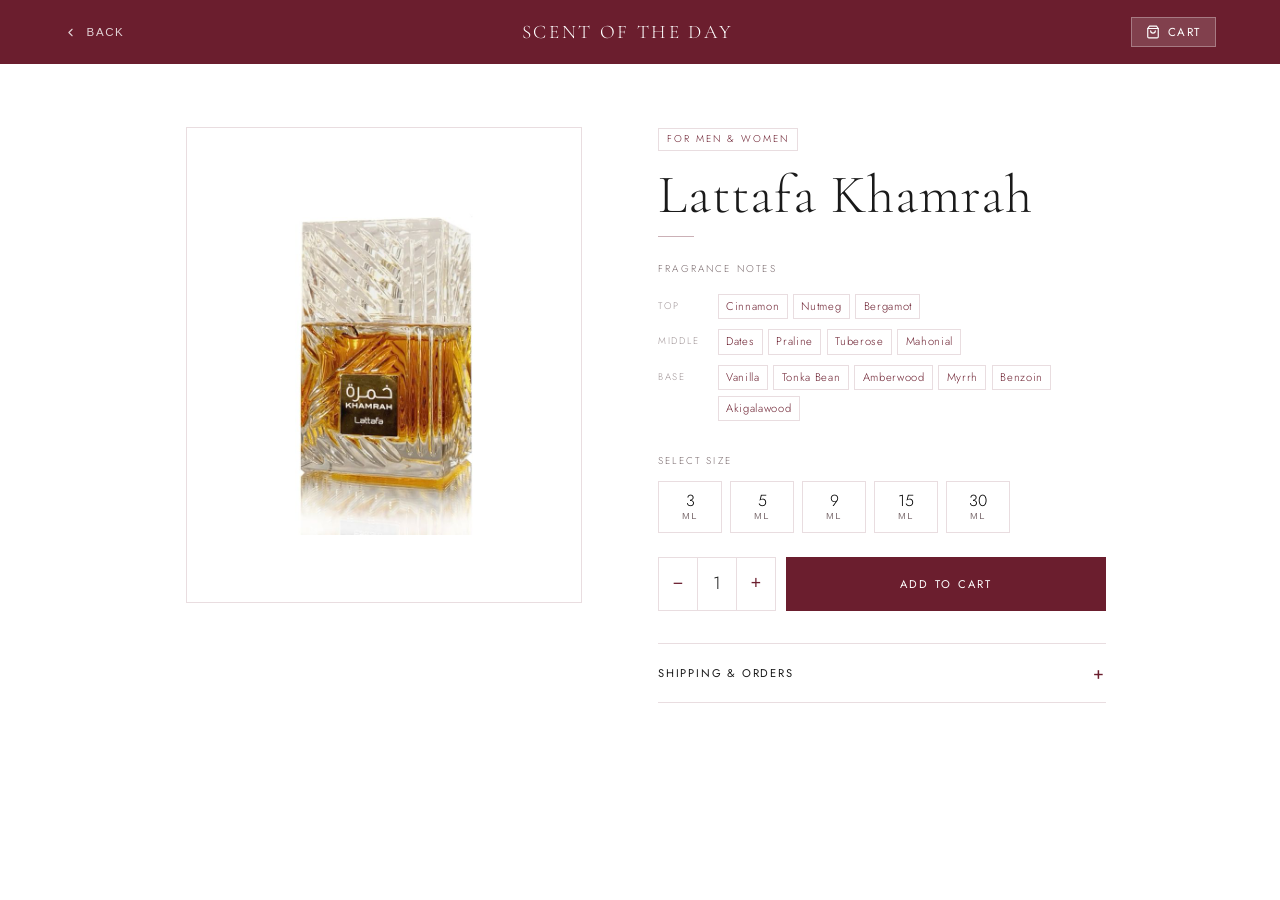
==== commit fee24187: "major ui and cart changes" ====
--- a/product.html
+++ b/product.html
@@ -31,7 +31,6 @@
       <img class="product-img-main" id="pImg" src="" alt="">
       <div class="product-img-placeholder" id="pImgPlaceholder"></div>
     </div>
-    <span class="product-number" id="pNum"></span>
   </div>
 
   <!-- DETAIL -->
@@ -94,7 +93,7 @@
           Shipping &amp; Orders <span class="accordion-icon">+</span>
         </button>
         <div class="accordion-body">
-          <div class="accordion-content">Orders are placed directly via Facebook Messenger. Once we receive your message, we confirm availability and arrange delivery. We ship within 2–3 business days. Message us for bundle enquiries and custom orders.</div>
+          <div class="accordion-content">Orders are placed directly via Facebook Messenger or WhatsApp. Once we receive your message, we confirm availability and arrange delivery. We ship usually within 2–3 business days.</div>
         </div>
       </div>
     </div>
--- a/style.css
+++ b/style.css
@@ -8,7 +8,7 @@
   --white:       #FFFFFF;
   --maroon:      #6B1E2E;
   --maroon-light:#8C3346;
-  --maroon-pale: #F5ECEE;
+  --maroon-pale: #ffffff;
   --text:        #1a1a1a;
   --muted:       #7a6a6d;
   --border:      rgba(107, 30, 46, 0.15);
@@ -54,59 +54,12 @@
   flex-shrink: 0;
 }
 
-.nav-center {
-  flex: 1;
-  display: flex;
-  justify-content: center;
-  min-width: 0;
-}
-
-.nav-search {
-  display: flex;
-  align-items: center;
-  background: rgba(255,255,255,0.12);
-  border: 1px solid rgba(255,255,255,0.25);
-  border-radius: 2px;
-  overflow: hidden;
-  width: 240px;
-  transition: background 0.2s, border-color 0.2s;
-}
-.nav-search:focus-within {
-  background: rgba(255,255,255,0.2);
-  border-color: rgba(255,255,255,0.5);
-}
-.nav-search input {
-  background: transparent;
-  border: none;
-  outline: none;
-  color: #fff;
-  font-family: 'Jost', sans-serif;
-  font-size: 0.75rem;
-  font-weight: 300;
-  letter-spacing: 0.1em;
-  padding: 0.5rem 0.75rem;
-  flex: 1;
-  min-width: 0;
-}
-.nav-search input::placeholder { color: rgba(255,255,255,0.5); }
-.nav-search button {
-  background: none;
-  border: none;
-  cursor: pointer;
-  padding: 0.5rem 0.75rem;
-  display: flex;
-  align-items: center;
-  color: rgba(255,255,255,0.7);
-  transition: color 0.2s;
-  flex-shrink: 0;
-}
-.nav-search button:hover { color: #fff; }
-
 .nav-links {
   display: flex;
   gap: 2rem;
   list-style: none;
   flex-shrink: 0;
+  margin-left: auto;
 }
 .nav-links a {
   font-size: 0.7rem;
@@ -172,77 +125,39 @@
 .cart-badge.visible { display: flex; }
 
 /* ===================================================
-   NAV SEARCH DROPDOWN
-   =================================================== */
-.search-results {
-  display: none;
-  position: fixed;
-  top: 64px;
-  left: 50%;
-  transform: translateX(-50%);
-  width: 340px;
-  max-width: calc(100vw - 2rem);
-  background: var(--white);
-  border: 1px solid var(--border);
-  border-top: 3px solid var(--maroon);
-  z-index: 200;
-  max-height: 360px;
-  overflow-y: auto;
-}
-.search-results.open { display: block; }
-
-.search-result-item {
-  display: flex;
-  align-items: center;
-  gap: 1rem;
-  padding: 0.9rem 1.25rem;
-  cursor: pointer;
-  border-bottom: 1px solid var(--border);
-  transition: background 0.2s;
-}
-.search-result-item:last-child { border-bottom: none; }
-.search-result-item:hover { background: var(--maroon-pale); }
-
-.sri-img { width: 44px; height: 44px; object-fit: cover; flex-shrink: 0; border: 1px solid var(--border); }
-.sri-info { flex: 1; min-width: 0; }
-.sri-name { font-family: 'Cormorant Garamond', serif; font-size: 1.05rem; font-weight: 400; }
-.sri-tagline { font-size: 0.7rem; color: var(--muted); letter-spacing: 0.06em; }
-.search-empty { padding: 1.5rem; text-align: center; font-size: 0.8rem; color: var(--muted); }
-
-/* ===================================================
    HERO
    =================================================== */
 .hero {
-  min-height: 100vh;
+  min-height: 80vh;
   display: flex;
   flex-direction: column;
   align-items: center;
   justify-content: center;
   text-align: center;
-  padding: 64px 5vw 0;
+  padding: 64px 5vw 4rem;
   position: relative;
   background: var(--white);
 }
-.hero::before {
-  content: '';
-  position: absolute;
-  bottom: 0; left: 50%;
-  transform: translateX(-50%);
-  width: 1px; height: 80px;
-  background: linear-gradient(to bottom, transparent, var(--maroon));
-  opacity: 0.4;
-}
+
 .hero-eyebrow {
-  font-size: 0.7rem; letter-spacing: 0.25em; text-transform: uppercase;
-  color: var(--maroon); margin-bottom: 2rem;
-  opacity: 0; animation: fadeUp 0.8s 0.2s forwards;
-}
+  margin-top: 2vh;
+  font-size: 0.7rem; 
+  letter-spacing: 0.25em; 
+  text-transform: uppercase;
+  color: var(--maroon); 
+  margin-bottom: 2rem;
+  opacity: 0; 
+  animation: fadeUp 0.8s 0.2s forwards;
+}
+
 .hero-title {
   font-family: 'Cormorant Garamond', serif;
   font-size: clamp(3rem, 8vw, 6.5rem);
   font-weight: 300; line-height: 1.05; letter-spacing: 0.04em;
   color: var(--text); margin-bottom: 1.5rem;
   opacity: 0; animation: fadeUp 0.8s 0.4s forwards;
+  max-width: 30ch;
+  text-wrap: balance;
 }
 .hero-title em { font-style: italic; color: var(--maroon); }
 .hero-sub {
@@ -273,6 +188,8 @@
   aspect-ratio: 3/4;
   background: var(--maroon-pale);
   position: relative; overflow: hidden;
+  opacity: 0;                                 /* Starts completely hidden */
+  animation: fadeUp 0.5s 0.5s forwards;
 }
 .about-visual::after {
   content: ''; position: absolute; inset: 12px;
@@ -291,11 +208,57 @@
 .divider { width: 40px; height: 1px; background: var(--maroon); opacity: 0.4; margin: 2rem 0; }
 
 /* ===================================================
+   COLLECTION SEARCH DROPDOWN
+   =================================================== */
+.collection-search-wrap { position: relative; display: flex; justify-content: center; margin-bottom: 3.5rem; }
+
+.collection-search-results {
+  display: none;
+  position: absolute;
+  top: 100%;
+  left: 50%;
+  transform: translateX(-50%);
+  width: 380px;
+  max-width: calc(100vw - 2rem);
+  background: var(--white);
+  border: 1px solid var(--maroon);
+  border-top: none;
+  z-index: 50;
+  max-height: 320px;
+  overflow-y: auto;
+  box-shadow: 0 8px 24px rgba(107,30,46,0.1);
+}
+.collection-search-results.open { display: block; }
+
+.csr-item {
+  display: flex;
+  align-items: center;
+  gap: 0.85rem;
+  padding: 0.75rem 1rem;
+  cursor: pointer;
+  border-bottom: 1px solid var(--border);
+  transition: background 0.2s;
+}
+.csr-item:last-child { border-bottom: none; }
+.csr-item:hover { background: var(--maroon-pale); }
+
+.csr-img {
+  width: 40px; height: 50px;
+  object-fit: cover; flex-shrink: 0;
+  background: var(--maroon-pale);
+}
+.csr-info { flex: 1; min-width: 0; }
+.csr-name { font-family: 'Cormorant Garamond', serif; font-size: 1rem; font-weight: 400; line-height: 1.2; }
+.csr-family { font-size: 0.65rem; letter-spacing: 0.08em; color: var(--muted); text-transform: uppercase; margin-top: 0.1rem; }
+.csr-price { font-size: 0.75rem; color: var(--maroon); font-weight: 400; white-space: nowrap; flex-shrink: 0; }
+
+.csr-empty { padding: 1.25rem; text-align: center; font-size: 0.8rem; color: var(--muted); }
+
+/* ===================================================
    COLLECTION
    =================================================== */
 .collection { padding: 8vw 5vw; background: var(--maroon-pale); }
 .collection-header { text-align: center; margin-bottom: 3rem; }
-.collection-search-wrap { display: flex; justify-content: center; margin-bottom: 3.5rem; }
 .collection-search {
   display: flex; align-items: center;
   border: 1px solid var(--maroon); background: var(--white);
@@ -328,11 +291,13 @@
    PERFUME CARD
    =================================================== */
 .perfume-card {
-  background: var(--white);
+  background: rgb(252, 245, 245);
   cursor: pointer;
   transition: background 0.3s;
   position: relative;
   overflow: hidden;
+  box-shadow: 1px 1px 2px #8888887c;
+  border-radius: 5px;
 }
 .perfume-card::before {
   content: ''; position: absolute; top: 0; left: 0;
@@ -345,17 +310,18 @@
 .card-img-wrap {
   width: 100%; aspect-ratio: 4/3;
   overflow: hidden; background: var(--maroon-pale); position: relative;
+  display: flex;
+  align-items: center;
+  justify-content: center;
+  padding: 1.2rem;          
+  box-sizing: border-box;
 }
 .card-img {
-  width: 100%; height: 100%; object-fit: cover; display: block;
+  width: 100%; height: 100%; object-fit: contain; display: block;
   transition: transform 0.5s ease;
 }
 .perfume-card:hover .card-img { transform: scale(1.04); }
-.card-img-placeholder {
-  position: absolute; inset: 0; display: flex; align-items: center; justify-content: center;
-  font-family: 'Cormorant Garamond', serif; font-size: 3.5rem; font-weight: 300;
-  color: var(--maroon); opacity: 0.2; user-select: none;
-}
+
 .card-body { padding: 1.5rem 1.5rem 2rem; }
 .perfume-number { font-size: 0.62rem; letter-spacing: 0.2em; color: var(--maroon); opacity: 0.5; margin-bottom: 0.5rem; }
 .perfume-name { font-family: 'Cormorant Garamond', serif; font-size: 1.6rem; font-weight: 300; margin-bottom: 0.15rem; line-height: 1.1; }
@@ -367,7 +333,7 @@
   border: 1px solid var(--border); padding: 0.18em 0.65em; background: var(--maroon-pale);
 }
 .perfume-price-range {
-  font-size: 0.8rem; font-weight: 400; color: var(--maroon);
+  font-size: 1.0rem; font-weight: 400; color: var(--maroon);
   border-top: 1px solid var(--border); padding-top: 0.75rem; margin-top: 0.5rem;
 }
 .card-cta-hint {
@@ -381,11 +347,36 @@
 footer {
   padding: 4rem 5vw;
   border-top: 1px solid var(--border);
-  display: flex; align-items: center; justify-content: space-between;
-  flex-wrap: wrap; gap: 1rem; background: var(--white);
-}
-.footer-logo { font-family: 'Cormorant Garamond', serif; font-size: 1.1rem; font-weight: 300; letter-spacing: 0.15em; text-transform: uppercase; color: var(--maroon); }
-.footer-copy { font-size: 0.72rem; letter-spacing: 0.08em; color: var(--muted); }
+  background: var(--white);
+  display: grid;
+  grid-template-columns: 1fr auto 1fr;
+  align-items: center;
+  gap: 1.5rem;
+}
+
+.footer-logo { 
+  font-family: 'Cormorant Garamond', serif; 
+  font-size: 1.1rem; 
+  font-weight: 300; 
+  letter-spacing: 0.15em; 
+  text-transform: uppercase; 
+  color: var(--maroon);
+  text-align: left; 
+}
+
+.footer-img {
+  height: 48px; 
+  width: auto;
+  object-fit: contain;
+  justify-self: center; 
+}
+
+.footer-copy { 
+  font-size: 0.72rem; 
+  letter-spacing: 0.08em; 
+  color: var(--muted); 
+  text-align: right; 
+}
 
 /* ===================================================
    ANIMATIONS
@@ -412,6 +403,7 @@
   position: fixed; top: 0; right: 0; bottom: 0;
   width: min(400px, 100vw); background: var(--white); z-index: 500;
   display: flex; flex-direction: column;
+  overflow-y: auto;
   transform: translateX(100%);
   transition: transform 0.35s cubic-bezier(0.22, 1, 0.36, 1);
 }
@@ -426,7 +418,11 @@
 .cart-close-btn { background: none; border: none; color: rgba(255,255,255,0.8); cursor: pointer; font-size: 1.1rem; line-height: 1; padding: 0.2rem; transition: color 0.2s; }
 .cart-close-btn:hover { color: #fff; }
 
-.cart-items { flex: 1; overflow-y: auto; padding: 1rem 1.5rem; }
+.cart-items { 
+  flex: 1; 
+  padding: 1rem 1.5rem;
+  overflow-y: visible; 
+}
 
 .cart-empty {
   display: flex; flex-direction: column; align-items: center; justify-content: center;
@@ -460,16 +456,13 @@
   border-top: 1px solid var(--border);
   background: var(--maroon-pale);
   padding: 1.25rem 1.5rem;
-  flex-shrink: 0;
-}
-
-/* subtotal row */
+}
+
 .cart-line-subtotal {
   display: flex; justify-content: space-between; align-items: center;
   font-size: 0.8rem; color: var(--muted); margin-bottom: 1rem;
 }
 
-/* delivery */
 .cart-delivery-section { margin-bottom: 1rem; }
 .cart-delivery-label { font-size: 0.62rem; letter-spacing: 0.2em; text-transform: uppercase; color: var(--muted); margin-bottom: 0.5rem; }
 .cart-delivery-opts { display: flex; flex-wrap: wrap; gap: 0.4rem; margin-bottom: 0.4rem; }
@@ -484,14 +477,12 @@
 .delivery-opt.active { border-color: var(--maroon); background: var(--maroon); color: #fff; }
 .cart-delivery-warning { font-size: 0.68rem; color: var(--maroon); opacity: 0.8; }
 
-/* total row */
 .cart-line-total {
   display: flex; justify-content: space-between; align-items: center;
   font-size: 0.9rem; font-weight: 400; color: var(--text);
   border-top: 1px solid var(--border); padding-top: 0.75rem; margin-bottom: 1rem;
 }
 
-/* action buttons */
 .cart-action-btns { display: flex; flex-direction: column; gap: 0.6rem; }
 
 .copy-order-btn {
@@ -515,6 +506,18 @@
 .fb-message-btn:hover { background: #166FE5; }
 .fb-message-btn:active { transform: scale(0.98); }
 .fb-message-btn svg { flex-shrink: 0; }
+
+.cart-checkout-btn{
+  width: 100%; background: #0bad13; color: #fff;
+  border: none; cursor: pointer;
+  font-family: 'Jost', sans-serif; font-size: 0.72rem; font-weight: 400;
+  letter-spacing: 0.16em; text-transform: uppercase; padding: 0.85rem;
+  display: flex; align-items: center; justify-content: center; gap: 0.6rem;
+  transition: background 0.2s, transform 0.15s;
+}
+.cart-checkout-btn:hover { background: #0fa025; }
+.cart-checkout-btn:active { transform: scale(0.98); }
+.cart-checkout-btn svg { flex-shrink: 0; }
 
 .cart-note { font-size: 0.65rem; color: var(--muted); text-align: center; margin-top: 0.65rem; line-height: 1.55; }
 
@@ -551,24 +554,23 @@
 
 /* image column */
 .product-img-wrap { position: sticky; top: 84px; }
-.product-img-frame { position: relative; }
+.product-img-frame { 
+  position: relative; 
+  display: flex;
+  align-items: center;
+  justify-content: center;
+  padding: 2.5rem;                
+  box-sizing: border-box;
+}
 .product-img-frame::after {
   content: ''; position: absolute; inset: 12px;
   border: 1px solid var(--border); pointer-events: none;
 }
 .product-img-main {
   width: 100%;
-  height: 420px;          /* fixed height — not full-page tall */
-  object-fit: cover;
-  display: none;          /* shown by JS after load */
-  background: var(--maroon-pale);
-}
-.product-img-placeholder {
-  width: 100%; height: 420px;
-  background: var(--maroon-pale);
-  display: flex; align-items: center; justify-content: center;
-  font-family: 'Cormorant Garamond', serif; font-size: 8rem; font-weight: 300;
-  color: var(--maroon); opacity: 0.2;
+  height: 420px;          
+  object-fit: contain;    
+  display: none;          
 }
 .product-number {
   font-size: 0.62rem; letter-spacing: 0.22em; color: var(--maroon);
@@ -610,11 +612,9 @@
 }
 .ml-option:hover { border-color: var(--maroon); background: var(--maroon-pale); }
 .ml-option.selected { border-color: var(--maroon); background: var(--maroon); color: #fff; }
-.ml-size { font-family: 'Cormorant Garamond', serif; font-size: 1.35rem; font-weight: 300; line-height: 1; }
+.ml-size { font-family: 'Jost', serif; font-size: 1rem; font-weight: 300; line-height: 1; }
 .ml-label { font-size: 0.58rem; letter-spacing: 0.16em; text-transform: uppercase; color: var(--muted); transition: color 0.2s; }
 .ml-option.selected .ml-label { color: rgba(255,255,255,0.7); }
-.ml-price { font-size: 0.7rem; font-weight: 400; color: var(--maroon); margin-top: 0.1rem; transition: color 0.2s; }
-.ml-option.selected .ml-price { color: rgba(255,255,255,0.9); }
 .ml-check { position: absolute; top: 4px; right: 6px; font-size: 0.65rem; color: rgba(255,255,255,0.9); opacity: 0; transition: opacity 0.2s; }
 .ml-option.selected .ml-check { opacity: 1; }
 
@@ -637,7 +637,7 @@
 }
 .qty-btn:hover { background: var(--maroon-pale); }
 .qty-display {
-  padding: 0.7rem 0.85rem; font-family: 'Cormorant Garamond', serif; font-size: 1.1rem;
+  padding: 0.7rem 0.85rem; font-family: 'Jost', serif; font-size: 1.1rem;
   font-weight: 300; min-width: 40px; text-align: center;
   border-left: 1px solid var(--border); border-right: 1px solid var(--border);
 }
@@ -672,40 +672,36 @@
 .accordion-content { padding: 0 0 1rem; font-size: 0.83rem; color: var(--muted); line-height: 1.85; }
 
 /* ===================================================
-   RESPONSIVE — Mobile
+   RESPONSIVE — Desktop Tablet Handlers
    =================================================== */
 @media (max-width: 900px) {
   .product-wrap { grid-template-columns: 1fr; gap: 2rem; }
   .product-img-wrap { position: relative; top: 0; }
-  .product-img-main,
-  .product-img-placeholder { height: 300px; }
+  .product-img-main { height: 300px; }
 }
 
 @media (max-width: 720px) {
   nav { padding: 0 4vw; height: 58px; gap: 0.6rem; }
   .nav-logo { font-size: 1rem; letter-spacing: 0.1em; }
   .nav-links { display: none; }
-  .nav-center { flex: 1; }
-  .nav-search { width: 120px; }
   .nav-cart-btn { padding: 0.35rem 0.65rem; font-size: 0.68rem; }
-  .search-results { top: 58px; }
-
-  .hero { padding-top: 58px; }
+
+  .hero { min-height: auto; padding: 90px 5vw 3rem; }
+  .hero-eyebrow { margin-bottom: 1.25rem; }
+  .hero-cta { margin-top: 2rem; }
 
   .about { grid-template-columns: 1fr; gap: 2rem; padding: 8vw 5vw; }
   .about-visual { aspect-ratio: 4/3; }
 
   .collection { padding: 6vw 4vw; }
   .collection-search-wrap { margin-bottom: 2rem; }
-  .perfume-grid { grid-template-columns: repeat(2, 1fr); gap: 10px; }
+  .collection-search-results { width: calc(100vw - 2rem); }
   .card-body { padding: 1rem 1rem 1.5rem; }
-  .perfume-name { font-size: 1.25rem; }
   .perfume-family { font-size: 0.65rem; }
   .note-tag { font-size: 0.65rem; padding: 0.15em 0.5em; }
 
   .product-wrap { padding: 1.5rem 1rem 4rem; }
-  .product-img-main,
-  .product-img-placeholder { height: 240px; }
+  .product-img-main { height: 240px; }
   .product-name { font-size: 1.8rem; }
   .ml-options { gap: 0.4rem; }
   .ml-option { min-width: 54px; padding: 0.55rem 0.4rem; }
@@ -717,10 +713,54 @@
   .cart-delivery-opts { gap: 0.35rem; }
   .delivery-opt { font-size: 0.68rem; padding: 0.3em 0.6em; }
 
-  footer { padding: 2.5rem 4vw; }
-}
-
-@media (max-width: 400px) {
-  .perfume-grid { grid-template-columns: 1fr; }
-  .nav-search { width: 90px; }
+  footer { 
+    grid-template-columns: 1fr; 
+    justify-items: center;
+    text-align: center;
+    gap: 1.25rem;
+    padding: 3rem 5vw;
+  }
+  .footer-logo, .footer-copy { text-align: center; }
+}
+
+/* ===================================================
+   STRICT MOBILE ONLY STYLES (Under 600px Width)
+   =================================================== */
+@media (max-width: 600px) {
+
+  .hero-title {
+    font-size: clamp(1rem, 10vw, 2rem) !important;
+    line-height: 1.2 !important;
+    padding: 0 10px !important;
+  }
+  
+  .perfume-grid {
+    grid-template-columns: repeat(2, 1fr) !important; 
+    gap: 12px !important; 
+    padding: 0 10px !important;
+  }
+
+  .card-img-wrap {
+    padding: 0.8rem !important; 
+  }
+
+  .card-body {
+    padding: 1rem 0.75rem !important; 
+  }
+  
+  .perfume-name {
+    font-size: 0.95rem !important; 
+  }
+}
+
+/* ── Global Utility System Adjustments ── */
+.card-img-placeholder,
+.product-img-placeholder {
+  display: none !important;
+  font-size: 0 !important;
+  color: transparent !important;
+}
+
+.product-img-main {
+  display: block !important; 
 }
